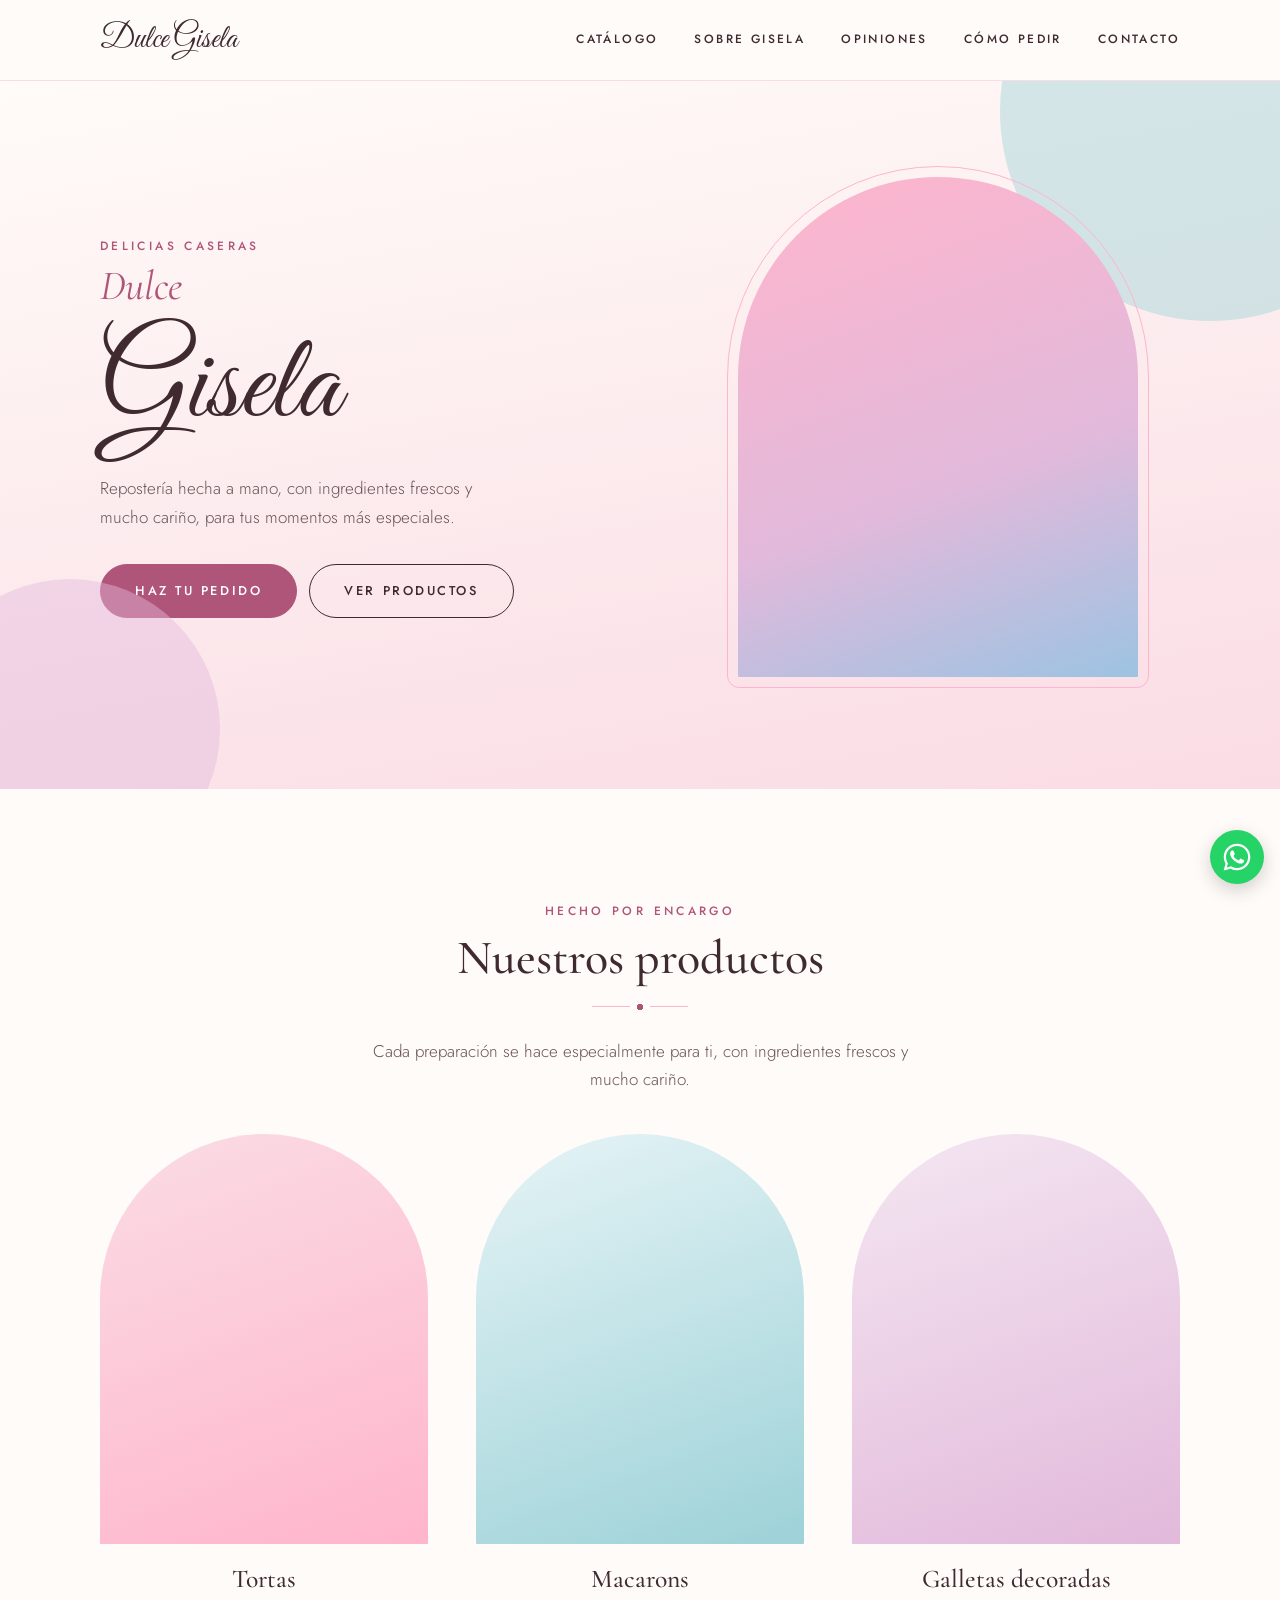
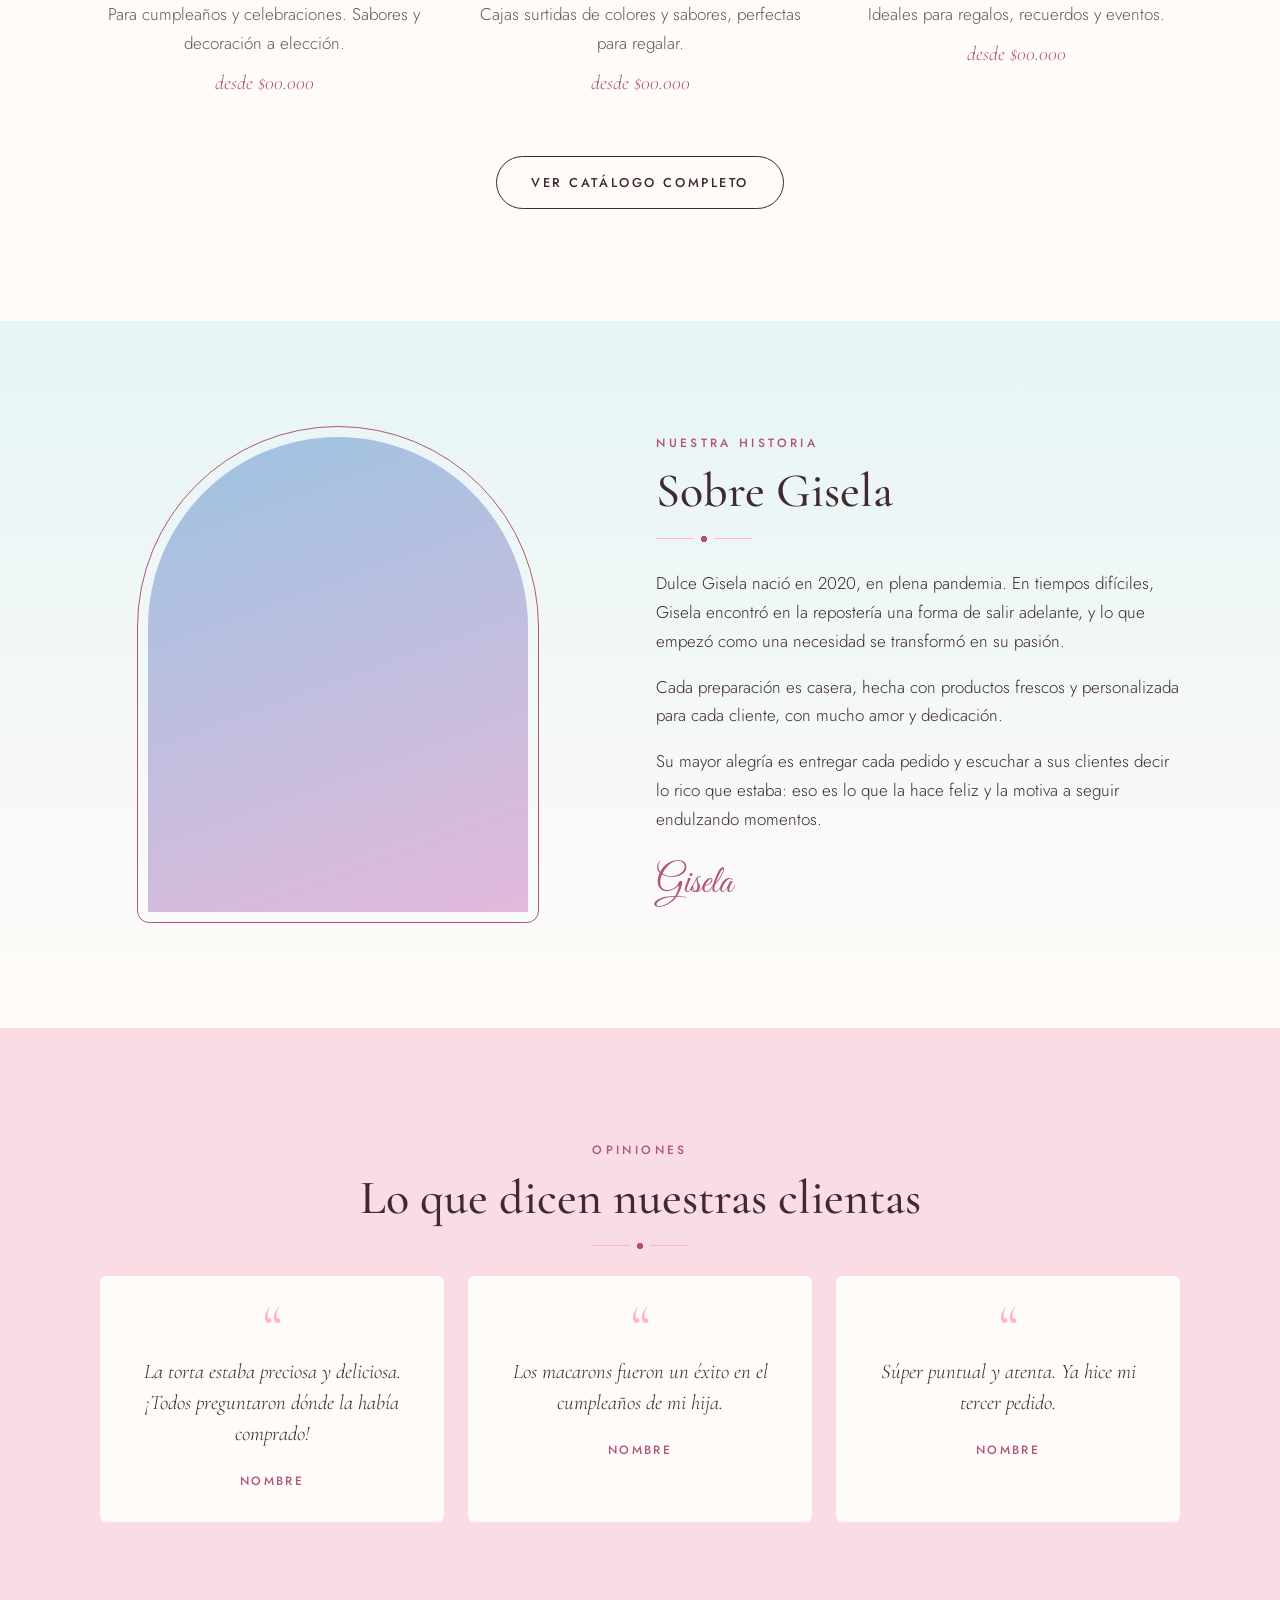
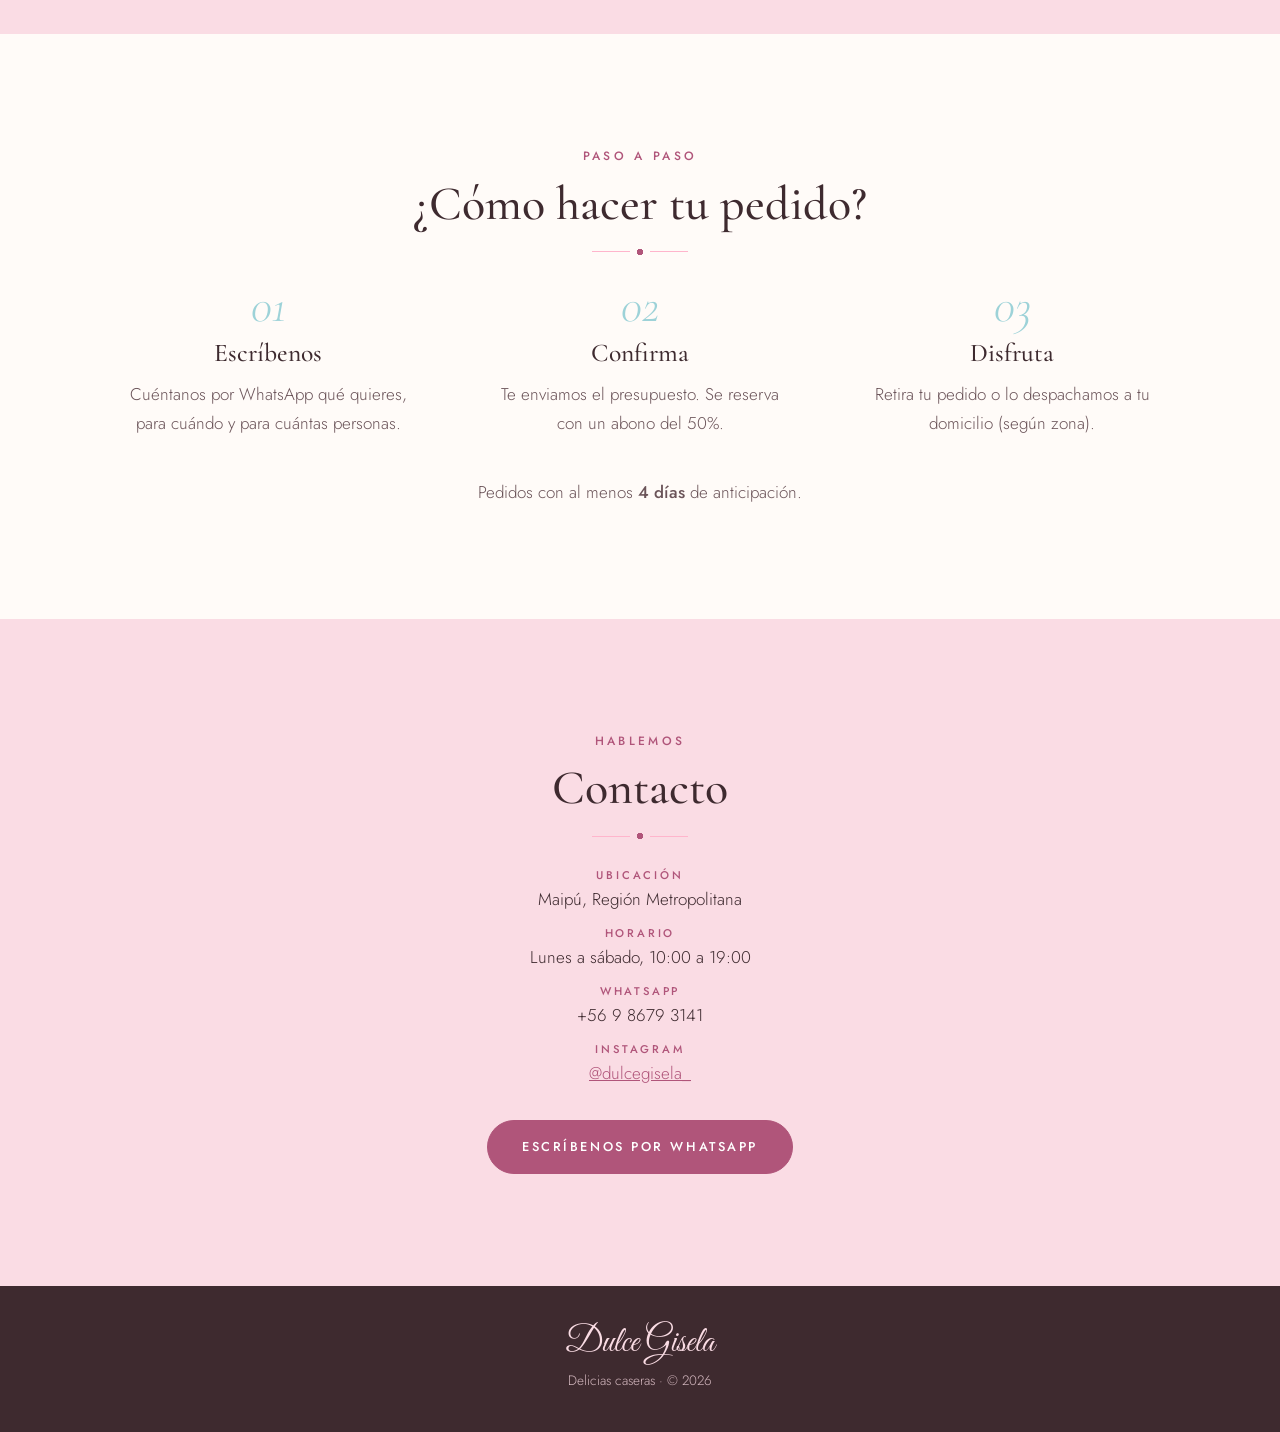
==== index.html @ 5833e8f3 "Agrega información real y página de catálogo - Historia de Gisela, ubicación en Maipú y 4 días de an" ====
<!DOCTYPE html>
<html lang="es">
<head>
  <meta charset="UTF-8">
  <meta name="viewport" content="width=device-width, initial-scale=1.0">

  <!-- SEO: esto es lo que Google muestra en los resultados. -->
  <title>Dulce Gisela | Repostería casera en Maipú</title>
  <meta name="description" content="Repostería casera en Maipú, Región Metropolitana. Tortas, macarons y galletas con productos frescos, personalizados y hechos con amor. Pedidos por WhatsApp.">
  <meta name="keywords" content="repostería Maipú, tortas Maipú, macarons, galletas decoradas, repostería casera Santiago">
  <meta name="theme-color" content="#FADCE4">

  <!-- Vista previa al compartir el link por WhatsApp/Instagram -->
  <meta property="og:title" content="Dulce Gisela | Delicias caseras">
  <meta property="og:description" content="Tortas, galletas y dulces caseros hechos con amor. ¡Haz tu pedido!">
  <meta property="og:type" content="website">
  <!-- <meta property="og:image" content="img/portada.jpg"> -->

  <!-- Tipografías -->
  <link rel="preconnect" href="https://fonts.googleapis.com">
  <link rel="preconnect" href="https://fonts.gstatic.com" crossorigin>
  <link href="https://fonts.googleapis.com/css2?family=Cormorant+Garamond:ital,wght@0,400;0,500;1,400&family=Great+Vibes&family=Jost:wght@300;400;500&display=swap" rel="stylesheet">

  <link rel="stylesheet" href="css/styles.css">
</head>
<body>

  <!-- ========== ENCABEZADO ========== -->
  <header class="encabezado">
    <div class="contenedor">
      <div class="encabezado__barra">
        <a href="#inicio" class="logo">Dulce Gisela</a>
        <button class="menu-boton" id="menu-boton" aria-label="Abrir menú" aria-expanded="false" aria-controls="menu">☰</button>
      </div>
      <nav>
        <ul class="menu" id="menu">
          <li><a href="productos.html">Catálogo</a></li>
          <li><a href="#sobre">Sobre Gisela</a></li>
          <li><a href="#testimonios">Opiniones</a></li>
          <li><a href="#como-pedir">Cómo pedir</a></li>
          <li><a href="#contacto">Contacto</a></li>
        </ul>
      </nav>
    </div>
  </header>

  <main>

    <!-- ========== PORTADA ========== -->
    <section class="portada" id="inicio">
      <div class="contenedor portada__contenido">
        <div class="portada__texto">
          <span class="etiqueta">Delicias caseras</span>
          <h1>
            <span class="portada__marca-1">Dulce</span>
            <span class="portada__marca-2">Gisela</span>
          </h1>
          <p>Repostería hecha a mano, con ingredientes frescos y mucho cariño, para tus momentos más especiales.</p>
          <div class="portada__botones">
            <a class="boton" href="https://wa.me/56986793141?text=Hola%20Gisela%2C%20quiero%20hacer%20un%20pedido" target="_blank" rel="noopener">Haz tu pedido</a>
            <a class="boton boton--borde" href="#productos">Ver productos</a>
          </div>
        </div>
        <!-- Cambia por: <img class="portada__foto" src="img/portada.webp" alt="Torta decorada de Dulce Gisela"> -->
        <div class="portada__foto" role="img" aria-label="Foto destacada (pendiente)"></div>
      </div>
    </section>

    <!-- ========== PRODUCTOS ========== -->
    <section class="seccion" id="productos">
      <div class="contenedor">
        <span class="etiqueta">Hecho por encargo</span>
        <h2>Nuestros productos</h2>
        <p class="seccion__intro">Cada preparación se hace especialmente para ti, con ingredientes frescos y mucho cariño.</p>

        <div class="productos">
          <!-- Para agregar una foto real, cambia el <div class="producto__foto" ...></div>
               por: <img class="producto__foto" src="img/torta.webp" alt="Torta de chocolate decorada"> -->
          <article class="producto">
            <div class="producto__foto" role="img" aria-label="Foto de torta (pendiente)"></div>
            <h3>Tortas</h3>
            <p>Para cumpleaños y celebraciones. Sabores y decoración a elección.</p>
            <p class="producto__precio">desde $00.000</p>
          </article>

          <article class="producto">
            <div class="producto__foto" role="img" aria-label="Foto de macarons (pendiente)"></div>
            <h3>Macarons</h3>
            <p>Cajas surtidas de colores y sabores, perfectas para regalar.</p>
            <p class="producto__precio">desde $00.000</p>
          </article>

          <article class="producto">
            <div class="producto__foto" role="img" aria-label="Foto de galletas (pendiente)"></div>
            <h3>Galletas decoradas</h3>
            <p>Ideales para regalos, recuerdos y eventos.</p>
            <p class="producto__precio">desde $00.000</p>
          </article>
        </div>

        <div class="centrado">
          <a class="boton boton--borde" href="productos.html">Ver catálogo completo</a>
        </div>
      </div>
    </section>

    <!-- ========== SOBRE GISELA ========== -->
    <section class="seccion seccion--turquesa" id="sobre">
      <div class="contenedor sobre">
        <!-- Cambia por: <img class="sobre__foto" src="img/gisela.webp" alt="Gisela en su cocina"> -->
        <div class="sobre__foto" role="img" aria-label="Foto de Gisela (pendiente)"></div>
        <div>
          <span class="etiqueta">Nuestra historia</span>
          <h2>Sobre Gisela</h2>
          <p>Dulce Gisela nació en 2020, en plena pandemia. En tiempos difíciles, Gisela encontró en la repostería una forma de salir adelante, y lo que empezó como una necesidad se transformó en su pasión.</p>
          <p>Cada preparación es casera, hecha con productos frescos y personalizada para cada cliente, con mucho amor y dedicación.</p>
          <p>Su mayor alegría es entregar cada pedido y escuchar a sus clientes decir lo rico que estaba: eso es lo que la hace feliz y la motiva a seguir endulzando momentos.</p>
          <p class="sobre__firma">Gisela</p>
        </div>
      </div>
    </section>

    <!-- ========== TESTIMONIOS ========== -->
    <section class="seccion seccion--rosa" id="testimonios">
      <div class="contenedor">
        <span class="etiqueta">Opiniones</span>
        <h2>Lo que dicen nuestras clientas</h2>
        <div class="testimonios">
          <blockquote class="testimonio">
            <p>La torta estaba preciosa y deliciosa. ¡Todos preguntaron dónde la había comprado!</p>
            <cite>Nombre</cite>
          </blockquote>
          <blockquote class="testimonio">
            <p>Los macarons fueron un éxito en el cumpleaños de mi hija.</p>
            <cite>Nombre</cite>
          </blockquote>
          <blockquote class="testimonio">
            <p>Súper puntual y atenta. Ya hice mi tercer pedido.</p>
            <cite>Nombre</cite>
          </blockquote>
        </div>
      </div>
    </section>

    <!-- ========== CÓMO PEDIR ========== -->
    <section class="seccion" id="como-pedir">
      <div class="contenedor">
        <span class="etiqueta">Paso a paso</span>
        <h2>¿Cómo hacer tu pedido?</h2>
        <ol class="pasos">
          <li class="paso">
            <h3>Escríbenos</h3>
            <p>Cuéntanos por WhatsApp qué quieres, para cuándo y para cuántas personas.</p>
          </li>
          <li class="paso">
            <h3>Confirma</h3>
            <p>Te enviamos el presupuesto. Se reserva con un abono del 50%.</p>
          </li>
          <li class="paso">
            <h3>Disfruta</h3>
            <p>Retira tu pedido o lo despachamos a tu domicilio (según zona).</p>
          </li>
        </ol>
        <p class="nota">Pedidos con al menos <strong>4 días</strong> de anticipación.</p>
      </div>
    </section>

    <!-- ========== CONTACTO ========== -->
    <section class="seccion seccion--rosa contacto" id="contacto">
      <div class="contenedor">
        <span class="etiqueta">Hablemos</span>
        <h2>Contacto</h2>
        <ul class="contacto__datos">
          <li><span>Ubicación</span>Maipú, Región Metropolitana</li>
          <li><span>Horario</span>Lunes a sábado, 10:00 a 19:00</li>
          <li><span>WhatsApp</span>+56 9 8679 3141</li>
          <li><span>Instagram</span><a href="https://instagram.com/dulcegisela_" target="_blank" rel="noopener">@dulcegisela_</a></li>
        </ul>
        <a class="boton" href="https://wa.me/56986793141?text=Hola%20Gisela%2C%20quiero%20hacer%20un%20pedido" target="_blank" rel="noopener">Escríbenos por WhatsApp</a>
      </div>
    </section>

  </main>

  <!-- ========== PIE ========== -->
  <footer class="pie">
    <div class="contenedor">
      <a href="#inicio" class="logo">Dulce Gisela</a>
      <p>Delicias caseras · © <span id="anio"></span></p>
    </div>
  </footer>

  <!-- Botón flotante de WhatsApp (siempre visible) -->
  <a class="whatsapp-flotante" href="https://wa.me/56986793141?text=Hola%20Gisela%2C%20quiero%20hacer%20un%20pedido" target="_blank" rel="noopener" aria-label="Escribir por WhatsApp">
    <svg viewBox="0 0 24 24" aria-hidden="true"><path d="M17.47 14.38c-.3-.15-1.75-.86-2.02-.96-.27-.1-.47-.15-.67.15-.2.3-.77.96-.94 1.16-.17.2-.35.22-.64.07-.3-.15-1.26-.46-2.39-1.47-.88-.79-1.48-1.76-1.65-2.06-.17-.3-.02-.46.13-.6.13-.13.3-.35.45-.52.15-.17.2-.3.3-.5.1-.2.05-.37-.02-.52-.07-.15-.67-1.61-.92-2.2-.24-.58-.49-.5-.67-.51h-.57c-.2 0-.52.07-.79.37-.27.3-1.04 1.02-1.04 2.48s1.07 2.88 1.21 3.08c.15.2 2.1 3.2 5.08 4.49.71.31 1.26.49 1.69.63.71.22 1.36.19 1.87.12.57-.09 1.75-.72 2-1.41.25-.69.25-1.29.17-1.41-.07-.12-.27-.2-.57-.35zM12.04 21.5h-.01a9.45 9.45 0 0 1-4.82-1.32l-.35-.21-3.58.94.96-3.49-.23-.36a9.43 9.43 0 0 1-1.45-5.03c0-5.22 4.25-9.47 9.48-9.47 2.53 0 4.91.99 6.7 2.78a9.42 9.42 0 0 1 2.77 6.7c0 5.23-4.25 9.46-9.47 9.46zm8.06-17.53A11.32 11.32 0 0 0 12.04.63C5.76.63.65 5.74.65 12.02c0 2 .52 3.96 1.52 5.69L.55 23.6l6.04-1.58a11.37 11.37 0 0 0 5.44 1.39h.01c6.28 0 11.39-5.11 11.39-11.39 0-3.04-1.18-5.9-3.33-8.05z"/></svg>
  </a>

  <script src="js/main.js"></script>
</body>
</html>
---- css/styles.css ----
/* =========================================================
   Dulce Gisela — estilos
   Enfoque "mobile-first": los estilos base son para celular,
   y más abajo (@media) se ajustan para pantallas grandes.
   ========================================================= */

/* ---------- 1. Paleta y variables ---------- */
:root {
  /* Colores de la marca (pastel, tomados del logo) */
  --crema: #FFFBF8;          /* fondo general */
  --rosa-50: #FADCE4;        /* rosado muy suave */
  --rosa-200: #FFB5CC;       /* rosado */
  --malva: #E2B9DB;          /* malva / lila */
  --celeste: #9DC3E2;        /* celeste */
  --turquesa: #9DD2D8;       /* turquesa (macaron) */

  /* Tonos oscuros para texto y botones (para que se lea bien) */
  --rosa-profundo: #B0557A;  /* botones, detalles */
  --rosa-oscuro: #8E3F60;    /* botones al pasar el mouse */
  --chocolate: #3E2A2F;      /* texto principal (como "Gisela" del logo) */
  --chocolate-suave: #6B5459;

  /* Tipografías */
  --fuente-logo: "Great Vibes", cursive;
  --fuente-titulos: "Cormorant Garamond", Georgia, serif;
  --fuente-texto: "Jost", system-ui, sans-serif;

  /* Medidas */
  --radio: 6px;
  --arco: 999px 999px 6px 6px; /* forma de arco para fotos */
  --ancho-max: 1120px;
}

/* ---------- 2. Base ---------- */
*,
*::before,
*::after {
  box-sizing: border-box;
}

html {
  scroll-behavior: smooth;
  scroll-padding-top: 72px; /* para que el menú fijo no tape los títulos */
}

body {
  margin: 0;
  font-family: var(--fuente-texto);
  font-weight: 300;
  font-size: 1.0625rem;
  line-height: 1.7;
  color: var(--chocolate);
  background: var(--crema);
}

img {
  max-width: 100%;
  display: block;
}

h1, h2, h3 {
  font-family: var(--fuente-titulos);
  font-weight: 500;
  line-height: 1.15;
  margin: 0 0 0.5em;
}

h2 {
  font-size: 2.4rem;
  text-align: center;
}

/* Adorno bajo los títulos: línea — ♥ — línea */
h2::after {
  content: "";
  display: block;
  width: 96px;
  height: 12px;
  margin: 14px auto 0;
  background:
    linear-gradient(var(--rosa-200), var(--rosa-200)) left center / 38px 1px no-repeat,
    linear-gradient(var(--rosa-200), var(--rosa-200)) right center / 38px 1px no-repeat,
    radial-gradient(circle, var(--rosa-profundo) 3px, transparent 3.5px) center / 12px 12px no-repeat;
}

h3 {
  font-size: 1.6rem;
}

a {
  color: var(--rosa-profundo);
}

strong {
  font-weight: 500;
}

/* Texto pequeño en mayúsculas sobre los títulos */
.etiqueta {
  display: block;
  font-size: 0.75rem;
  font-weight: 500;
  letter-spacing: 0.28em;
  text-transform: uppercase;
  color: var(--rosa-profundo);
  text-align: center;
  margin-bottom: 10px;
}

.contenedor {
  width: 100%;
  max-width: var(--ancho-max);
  margin: 0 auto;
  padding: 0 20px;
}

.seccion {
  padding: 72px 0;
}

.seccion--rosa {
  background: var(--rosa-50);
}

.seccion--turquesa {
  background: linear-gradient(180deg, #E6F4F6 0%, var(--crema) 100%);
}

.seccion__intro {
  text-align: center;
  color: var(--chocolate-suave);
  max-width: 560px;
  margin: 0 auto 40px;
}

/* ---------- 3. Botones ---------- */
.boton {
  display: inline-block;
  padding: 15px 34px;
  border-radius: 999px;
  border: 1px solid var(--rosa-profundo);
  background: var(--rosa-profundo);
  color: #fff;
  font-family: var(--fuente-texto);
  font-size: 0.8rem;
  font-weight: 500;
  letter-spacing: 0.2em;
  text-transform: uppercase;
  text-decoration: none;
  transition: background 0.25s, color 0.25s, border-color 0.25s;
}

.boton:hover,
.boton:focus-visible {
  background: var(--rosa-oscuro);
  border-color: var(--rosa-oscuro);
}

.boton--borde {
  background: transparent;
  color: var(--chocolate);
  border-color: var(--chocolate);
}

.boton--borde:hover,
.boton--borde:focus-visible {
  background: var(--chocolate);
  border-color: var(--chocolate);
  color: #fff;
}

/* ---------- 4. Encabezado y menú ---------- */
.encabezado {
  position: sticky;
  top: 0;
  z-index: 10;
  background: rgba(255, 251, 248, 0.94);
  backdrop-filter: blur(8px);
  border-bottom: 1px solid var(--rosa-50);
}

.encabezado__barra {
  display: flex;
  align-items: center;
  justify-content: space-between;
  height: 64px;
}

.logo {
  font-family: var(--fuente-logo);
  font-size: 2rem;
  color: var(--chocolate);
  text-decoration: none;
  line-height: 1;
}

.menu-boton {
  background: none;
  border: none;
  font-size: 1.6rem;
  color: var(--chocolate);
  cursor: pointer;
  padding: 8px;
}

.menu {
  display: none;
  list-style: none;
  margin: 0;
  padding: 4px 0 16px;
}

.menu.abierto {
  display: block;
}

.menu a[aria-current="page"] {
  color: var(--rosa-profundo);
}

.menu a {
  display: block;
  padding: 14px 0;
  color: var(--chocolate);
  text-decoration: none;
  font-size: 0.8rem;
  font-weight: 500;
  letter-spacing: 0.2em;
  text-transform: uppercase;
  border-bottom: 1px solid var(--rosa-50);
}

/* ---------- 5. Portada (hero) ---------- */
.portada {
  position: relative;
  overflow: hidden;
  padding: 56px 0 72px;
  text-align: center;
  background: linear-gradient(170deg, var(--crema) 0%, var(--rosa-50) 100%);
}

/* Círculos decorativos tipo macaron */
.portada::before,
.portada::after {
  content: "";
  position: absolute;
  border-radius: 50%;
  opacity: 0.45;
  pointer-events: none;
}

.portada::before {
  width: 260px;
  height: 260px;
  background: var(--turquesa);
  top: -120px;
  right: -100px;
}

.portada::after {
  width: 200px;
  height: 200px;
  background: var(--malva);
  bottom: -90px;
  left: -80px;
}

.portada__contenido {
  position: relative; /* para quedar sobre los círculos */
  display: grid;
  gap: 40px;
  align-items: center;
}

.portada h1 {
  font-size: 1rem;
  margin: 0 0 4px;
}

.portada h1 .portada__marca-1 {
  display: block;
  font-family: var(--fuente-titulos);
  font-style: italic;
  font-weight: 400;
  font-size: 2rem;
  line-height: 1;
  color: var(--rosa-profundo);
  margin-bottom: 0.15em;
}

.portada h1 .portada__marca-2 {
  display: block;
  font-family: var(--fuente-logo);
  font-weight: 400;
  font-size: 5rem;
  line-height: 1.15;
  color: var(--chocolate);
}

.portada__texto p {
  max-width: 420px;
  margin: 16px auto 32px;
  color: var(--chocolate-suave);
}

.portada__botones {
  display: flex;
  flex-direction: column;
  gap: 12px;
  align-items: center;
}

/* Foto en forma de arco (por ahora un degradado) */
.portada__foto {
  width: 78%;
  max-width: 340px;
  aspect-ratio: 4 / 5;
  margin: 0 auto;
  border-radius: var(--arco);
  object-fit: cover;
  background: linear-gradient(160deg, var(--rosa-200), var(--malva) 60%, var(--celeste));
  outline: 1px solid var(--rosa-200);
  outline-offset: 10px;
}

/* ---------- 6. Productos ---------- */
.productos {
  display: grid;
  grid-template-columns: 1fr;
  gap: 40px;
}

.producto {
  text-align: center;
}

.producto__foto {
  aspect-ratio: 4 / 5;
  object-fit: cover;
  width: 100%;
  border-radius: var(--arco);
  margin-bottom: 20px;
  /* Mientras no haya foto, se ve este fondo */
  background: linear-gradient(160deg, var(--rosa-50), var(--rosa-200));
}

.producto:nth-child(3n + 2) .producto__foto {
  background: linear-gradient(160deg, #E6F4F6, var(--turquesa));
}

.producto:nth-child(3n + 3) .producto__foto {
  background: linear-gradient(160deg, #F4E6F1, var(--malva));
}

.producto h3 {
  margin-bottom: 6px;
}

.producto p {
  margin: 0 0 8px;
  color: var(--chocolate-suave);
}

.producto__precio {
  font-family: var(--fuente-titulos);
  font-style: italic;
  font-size: 1.25rem;
  color: var(--rosa-profundo) !important;
}

.centrado {
  text-align: center;
  margin-top: 48px;
}

/* ---------- 6b. Página de catálogo ---------- */
.pagina-titulo {
  padding: 56px 0 8px;
  text-align: center;
  background: linear-gradient(180deg, var(--rosa-50) 0%, var(--crema) 100%);
}

.pagina-titulo h1 {
  font-size: 3rem;
}

.pagina-titulo .seccion__intro {
  margin-bottom: 0;
}

.seccion--catalogo {
  padding-top: 40px;
}

.filtros {
  display: flex;
  flex-wrap: wrap;
  justify-content: center;
  gap: 10px;
  margin-bottom: 48px;
}

.filtro {
  font-family: var(--fuente-texto);
  font-size: 0.75rem;
  font-weight: 500;
  letter-spacing: 0.18em;
  text-transform: uppercase;
  padding: 10px 20px;
  border-radius: 999px;
  border: 1px solid var(--rosa-200);
  background: transparent;
  color: var(--chocolate);
  cursor: pointer;
  transition: background 0.25s, color 0.25s, border-color 0.25s;
}

.filtro:hover {
  background: var(--rosa-50);
}

.filtro.activo {
  background: var(--rosa-profundo);
  border-color: var(--rosa-profundo);
  color: #fff;
}

.producto[hidden] {
  display: none;
}

.producto__pedir {
  display: inline-block;
  margin-top: 4px;
  font-size: 0.75rem;
  font-weight: 500;
  letter-spacing: 0.18em;
  text-transform: uppercase;
  color: var(--rosa-profundo);
  text-decoration: none;
  border-bottom: 1px solid var(--rosa-200);
  padding-bottom: 2px;
  transition: border-color 0.25s;
}

.producto__pedir:hover {
  border-bottom-color: var(--rosa-profundo);
}

/* ---------- 7. Sobre Gisela ---------- */
.sobre {
  display: grid;
  gap: 48px;
  align-items: center;
}

.sobre__foto {
  border-radius: var(--arco);
  aspect-ratio: 4 / 5;
  object-fit: cover;
  width: 80%;
  max-width: 380px;
  margin: 0 auto;
  background: linear-gradient(160deg, var(--celeste), var(--malva));
  outline: 1px solid var(--rosa-profundo);
  outline-offset: 10px;
}

.sobre__firma {
  font-family: var(--fuente-logo);
  font-size: 2.4rem;
  color: var(--rosa-profundo);
  margin: 8px 0 0;
}

/* ---------- 8. Testimonios ---------- */
.testimonios {
  display: grid;
  gap: 24px;
}

.testimonio {
  background: var(--crema);
  border-radius: var(--radio);
  padding: 36px 28px 28px;
  margin: 0;
  text-align: center;
}

.testimonio::before {
  content: "“";
  display: block;
  font-family: var(--fuente-titulos);
  font-size: 4rem;
  line-height: 0.5;
  color: var(--rosa-200);
  margin-bottom: 12px;
}

.testimonio p {
  margin: 0 0 16px;
  font-family: var(--fuente-titulos);
  font-style: italic;
  font-size: 1.3rem;
  line-height: 1.5;
}

.testimonio cite {
  font-style: normal;
  font-size: 0.75rem;
  font-weight: 500;
  letter-spacing: 0.2em;
  text-transform: uppercase;
  color: var(--rosa-profundo);
}

/* ---------- 9. Cómo pedir ---------- */
.pasos {
  list-style: none;
  padding: 0;
  margin: 0;
  display: grid;
  gap: 36px;
  counter-reset: paso;
}

.paso {
  text-align: center;
  counter-increment: paso;
}

.paso::before {
  content: "0" counter(paso);
  display: block;
  font-family: var(--fuente-titulos);
  font-style: italic;
  font-size: 3rem;
  line-height: 1;
  color: var(--turquesa);
  margin-bottom: 8px;
}

.paso p {
  margin: 0 auto;
  max-width: 300px;
  color: var(--chocolate-suave);
}

.nota {
  text-align: center;
  margin: 40px auto 0;
  color: var(--chocolate-suave);
}

/* ---------- 10. Contacto ---------- */
.contacto {
  text-align: center;
}

.contacto__datos {
  list-style: none;
  padding: 0;
  margin: 0 0 32px;
}

.contacto__datos li {
  margin-bottom: 10px;
}

.contacto__datos span {
  display: block;
  font-size: 0.7rem;
  font-weight: 500;
  letter-spacing: 0.25em;
  text-transform: uppercase;
  color: var(--rosa-profundo);
}

/* ---------- 11. Pie de página ---------- */
.pie {
  background: var(--chocolate);
  color: var(--rosa-50);
  text-align: center;
  padding: 40px 0;
  font-size: 0.85rem;
}

.pie .logo {
  color: var(--rosa-50);
  font-size: 2.2rem;
}

.pie p {
  margin: 8px 0 0;
  opacity: 0.8;
}

/* ---------- 12. Botón flotante de WhatsApp ---------- */
.whatsapp-flotante {
  position: fixed;
  right: 16px;
  bottom: 16px;
  width: 54px;
  height: 54px;
  border-radius: 50%;
  background: #25D366;
  display: grid;
  place-items: center;
  box-shadow: 0 6px 18px rgba(0, 0, 0, 0.18);
  z-index: 20;
}

.whatsapp-flotante svg {
  width: 28px;
  height: 28px;
  fill: #fff;
}

/* =========================================================
   Tablet (desde 640px)
   ========================================================= */
@media (min-width: 640px) {
  .portada__botones {
    flex-direction: row;
    justify-content: center;
  }

  .productos {
    grid-template-columns: repeat(2, 1fr);
  }

  .pasos {
    grid-template-columns: repeat(3, 1fr);
  }
}

/* =========================================================
   Computador (desde 960px)
   ========================================================= */
@media (min-width: 960px) {
  h2 {
    font-size: 3rem;
  }

  .seccion {
    padding: 112px 0;
  }

  /* El menú se muestra siempre en línea y se oculta el botón ☰ */
  .menu-boton {
    display: none;
  }

  .encabezado .contenedor {
    display: flex;
    align-items: center;
    justify-content: space-between;
  }

  .encabezado__barra {
    height: 80px;
  }

  .menu {
    display: flex;
    gap: 36px;
    padding: 0;
  }

  .menu a {
    border: none;
    padding: 4px 0;
    font-size: 0.75rem;
    border-bottom: 1px solid transparent;
    transition: border-color 0.25s;
  }

  .menu a:hover {
    border-bottom-color: var(--rosa-profundo);
  }

  /* Portada en dos columnas: texto a la izquierda, foto a la derecha */
  .portada {
    padding: 96px 0 112px;
    text-align: left;
  }

  .portada::before {
    width: 420px;
    height: 420px;
    top: -180px;
    right: -140px;
  }

  .portada::after {
    width: 300px;
    height: 300px;
  }

  .portada__contenido {
    grid-template-columns: 1.1fr 1fr;
    gap: 64px;
  }

  .portada h1 .portada__marca-1 {
    font-size: 2.6rem;
    margin-bottom: 0.3em;
  }

  .portada h1 .portada__marca-2 {
    font-size: 7.5rem;
  }

  .portada .etiqueta {
    text-align: left;
  }

  .portada__texto p {
    margin-left: 0;
  }

  .portada__botones {
    justify-content: flex-start;
  }

  .portada__foto {
    width: 100%;
    max-width: 400px;
  }

  .productos {
    grid-template-columns: repeat(3, 1fr);
    gap: 48px;
  }

  .pagina-titulo {
    padding-top: 88px;
  }

  .pagina-titulo h1 {
    font-size: 4rem;
  }

  .sobre {
    grid-template-columns: 1fr 1.1fr;
    gap: 80px;
  }

  .sobre .etiqueta,
  .sobre h2 {
    text-align: left;
  }

  .sobre h2::after {
    margin-left: 0;
  }

  .testimonios {
    grid-template-columns: repeat(3, 1fr);
  }
}
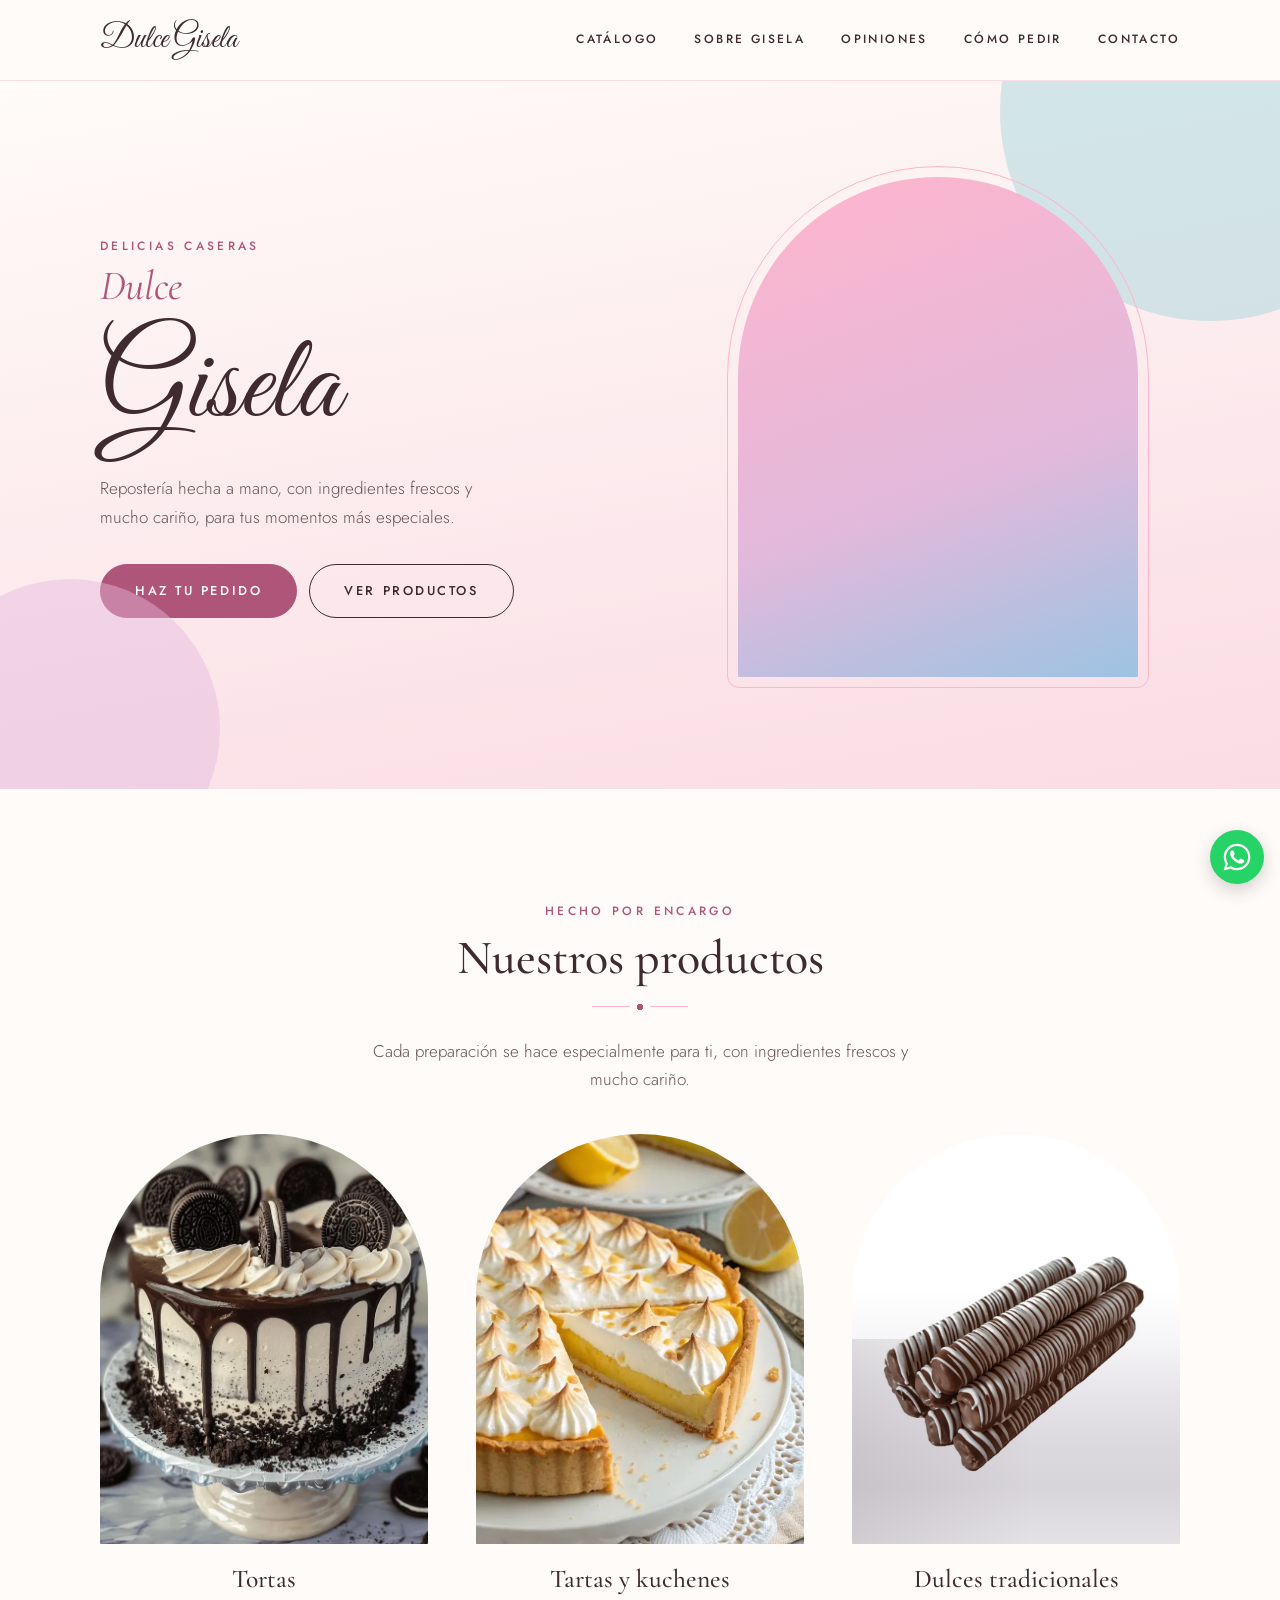
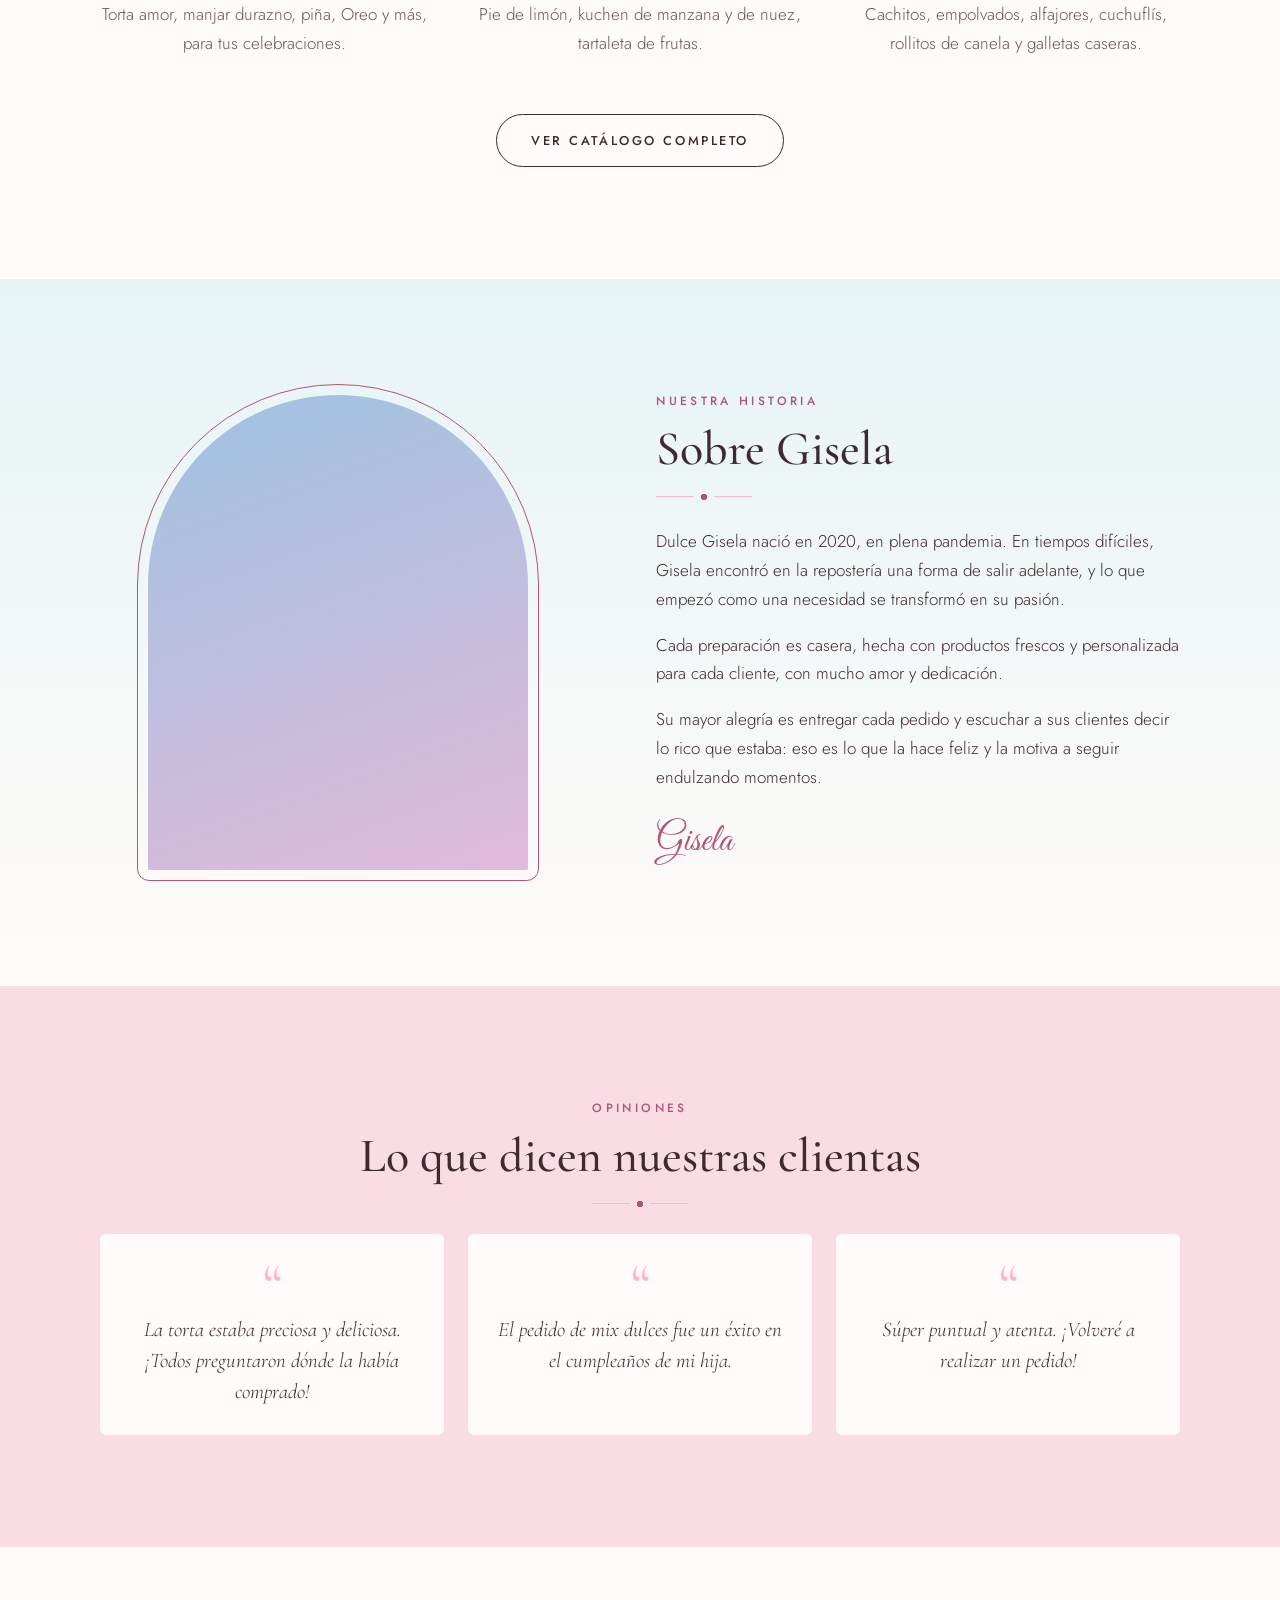
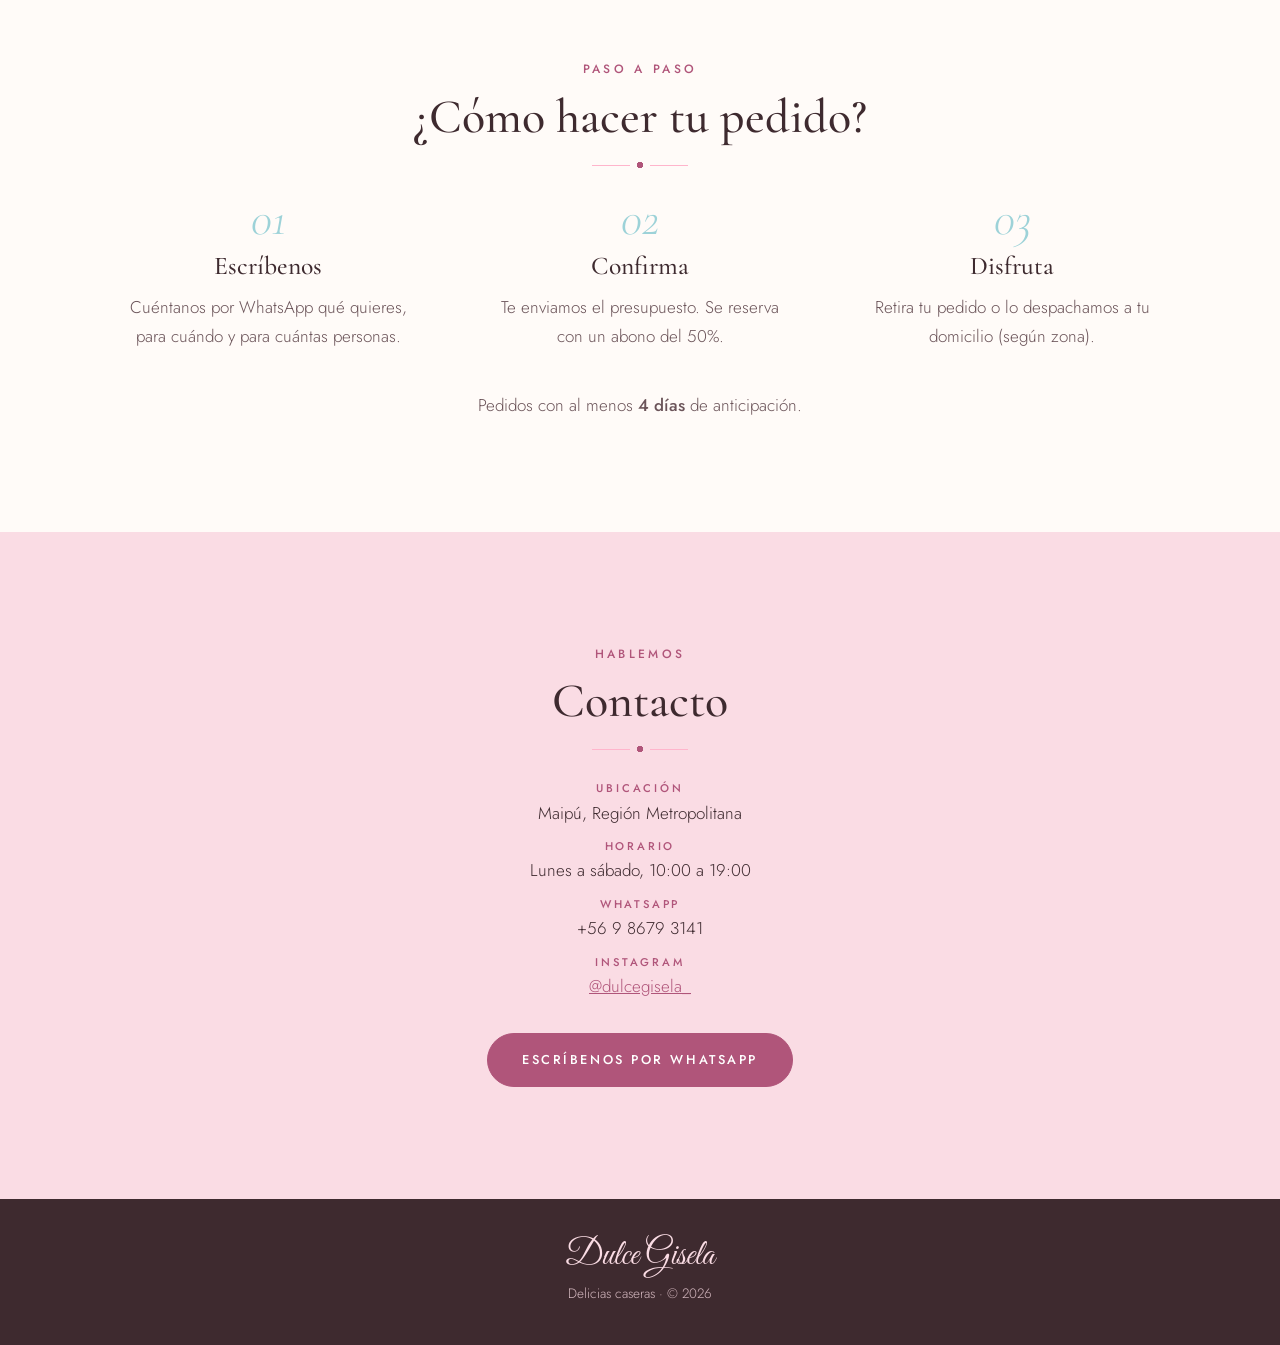
==== commit a96a22d7: "Agrega catálogo real, fotos y nuevo estilo de imágenes - 18 productos reales en 4 categorías (tortas" ====
--- a/index.html
+++ b/index.html
@@ -6,8 +6,8 @@
 
   <!-- SEO: esto es lo que Google muestra en los resultados. -->
   <title>Dulce Gisela | Repostería casera en Maipú</title>
-  <meta name="description" content="Repostería casera en Maipú, Región Metropolitana. Tortas, macarons y galletas con productos frescos, personalizados y hechos con amor. Pedidos por WhatsApp.">
-  <meta name="keywords" content="repostería Maipú, tortas Maipú, macarons, galletas decoradas, repostería casera Santiago">
+  <meta name="description" content="Repostería casera en Maipú, Región Metropolitana. Tortas, kuchenes, galletas, cachitos, empolvados y alfajores, con productos frescos, personalizados y hechos con amor. Pedidos por WhatsApp.">
+  <meta name="keywords" content="repostería Maipú, tortas Maipú, kuchen Maipú, cachitos, empolvados, alfajores, repostería casera Santiago">
   <meta name="theme-color" content="#FADCE4">
 
   <!-- Vista previa al compartir el link por WhatsApp/Instagram -->
@@ -75,26 +75,23 @@
 
         <div class="productos">
           <!-- Para agregar una foto real, cambia el <div class="producto__foto" ...></div>
-               por: <img class="producto__foto" src="img/torta.webp" alt="Torta de chocolate decorada"> -->
+               por: <div class="producto__marco"><img class="producto__foto producto__foto--contener" src="img/foto.webp" alt="descripción" loading="lazy"></div> -->
           <article class="producto">
-            <div class="producto__foto" role="img" aria-label="Foto de torta (pendiente)"></div>
+            <div class="producto__marco"><img class="producto__foto" src="img/torta-oreo.webp" alt="Torta de Oreo" loading="lazy"></div>
             <h3>Tortas</h3>
-            <p>Para cumpleaños y celebraciones. Sabores y decoración a elección.</p>
-            <p class="producto__precio">desde $00.000</p>
+            <p>Torta amor, manjar durazno, piña, Oreo y más, para tus celebraciones.</p>
           </article>
 
           <article class="producto">
-            <div class="producto__foto" role="img" aria-label="Foto de macarons (pendiente)"></div>
-            <h3>Macarons</h3>
-            <p>Cajas surtidas de colores y sabores, perfectas para regalar.</p>
-            <p class="producto__precio">desde $00.000</p>
+            <div class="producto__marco"><img class="producto__foto" style="object-position: center 62%;" src="img/pie-de-limon.webp" alt="Pie de limón con merengue" loading="lazy"></div>
+            <h3>Tartas y kuchenes</h3>
+            <p>Pie de limón, kuchen de manzana y de nuez, tartaleta de frutas.</p>
           </article>
 
           <article class="producto">
-            <div class="producto__foto" role="img" aria-label="Foto de galletas (pendiente)"></div>
-            <h3>Galletas decoradas</h3>
-            <p>Ideales para regalos, recuerdos y eventos.</p>
-            <p class="producto__precio">desde $00.000</p>
+            <div class="producto__marco"><img class="producto__foto producto__foto--contener" src="img/cuchuflis.webp" alt="Cuchuflís bañados en chocolate" loading="lazy"></div>
+            <h3>Dulces tradicionales</h3>
+            <p>Cachitos, empolvados, alfajores, cuchuflís, rollitos de canela y galletas caseras.</p>
           </article>
         </div>
 
@@ -128,15 +125,12 @@
         <div class="testimonios">
           <blockquote class="testimonio">
             <p>La torta estaba preciosa y deliciosa. ¡Todos preguntaron dónde la había comprado!</p>
-            <cite>Nombre</cite>
           </blockquote>
           <blockquote class="testimonio">
-            <p>Los macarons fueron un éxito en el cumpleaños de mi hija.</p>
-            <cite>Nombre</cite>
+            <p>El pedido de mix dulces fue un éxito en el cumpleaños de mi hija.</p>
           </blockquote>
           <blockquote class="testimonio">
-            <p>Súper puntual y atenta. Ya hice mi tercer pedido.</p>
-            <cite>Nombre</cite>
+            <p>Súper puntual y atenta. ¡Volveré a realizar un pedido!</p>
           </blockquote>
         </div>
       </div>
--- a/css/styles.css
+++ b/css/styles.css
@@ -344,12 +344,51 @@
   background: linear-gradient(160deg, var(--rosa-50), var(--rosa-200));
 }
 
-.producto:nth-child(3n + 2) .producto__foto {
+/* Colores alternados mientras no haya foto */
+.producto:nth-child(3n + 2) div.producto__foto {
   background: linear-gradient(160deg, #E6F4F6, var(--turquesa));
 }
 
-.producto:nth-child(3n + 3) .producto__foto {
+.producto:nth-child(3n + 3) div.producto__foto {
   background: linear-gradient(160deg, #F4E6F1, var(--malva));
+}
+
+/* Marco de las fotos: fondo tipo estudio fotográfico, copiado de la foto
+   de las galletas craqueladas: blanco arriba y una "mesa" gris desde la mitad.
+   Las partes blancas de cada foto se funden con este fondo (mix-blend-mode). */
+.producto__marco {
+  border-radius: var(--arco);
+  overflow: hidden;
+  margin-bottom: 20px;
+  isolation: isolate;
+  background:
+    /* sombra suave hacia la izquierda, como en la foto original */
+    linear-gradient(90deg, rgba(120, 112, 118, 0.18) 0%, rgba(120, 112, 118, 0) 55%) bottom / 100% 50% no-repeat,
+    /* pared blanca arriba y mesa gris abajo */
+    linear-gradient(180deg,
+      #FFFFFF 0%,
+      #FFFFFF 38%,
+      #F6F5F7 50%,
+      #E8E6EA 62%,
+      #DCD9DE 76%,
+      #D8D5DA 86%,
+      #E4E2E5 100%);
+}
+
+.producto__marco .producto__foto {
+  display: block;
+  margin: 0;
+  border-radius: 0;
+  background: none;
+}
+
+/* Fotos con fondo blanco o transparente: el producto se muestra completo,
+   grande y "apoyado" sobre la mesa; su fondo blanco se mezcla con el del marco */
+.producto__foto--contener {
+  object-fit: contain;
+  object-position: center 85%;
+  padding: 8% 4% 8%;
+  mix-blend-mode: multiply;
 }
 
 .producto h3 {
@@ -505,6 +544,10 @@
   line-height: 1.5;
 }
 
+.testimonio p:last-child {
+  margin-bottom: 0;
+}
+
 .testimonio cite {
   font-style: normal;
   font-size: 0.75rem;
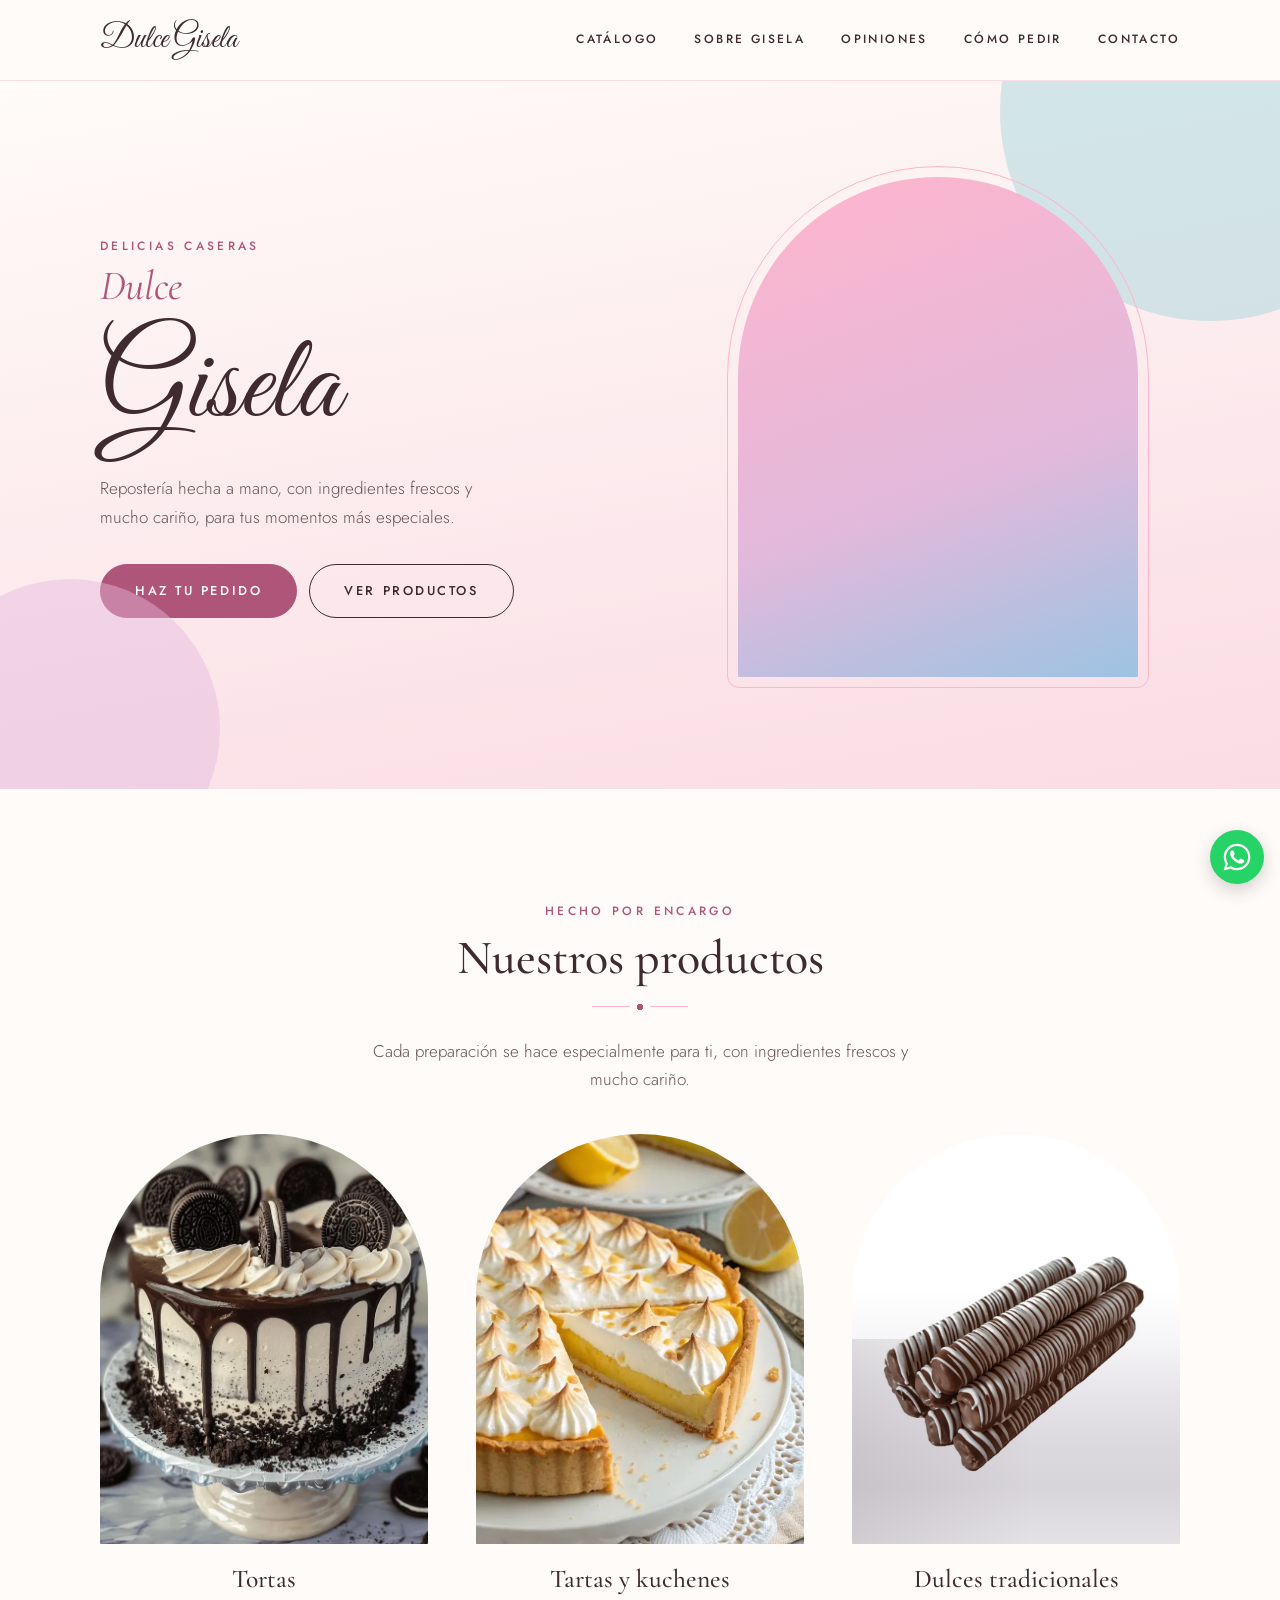
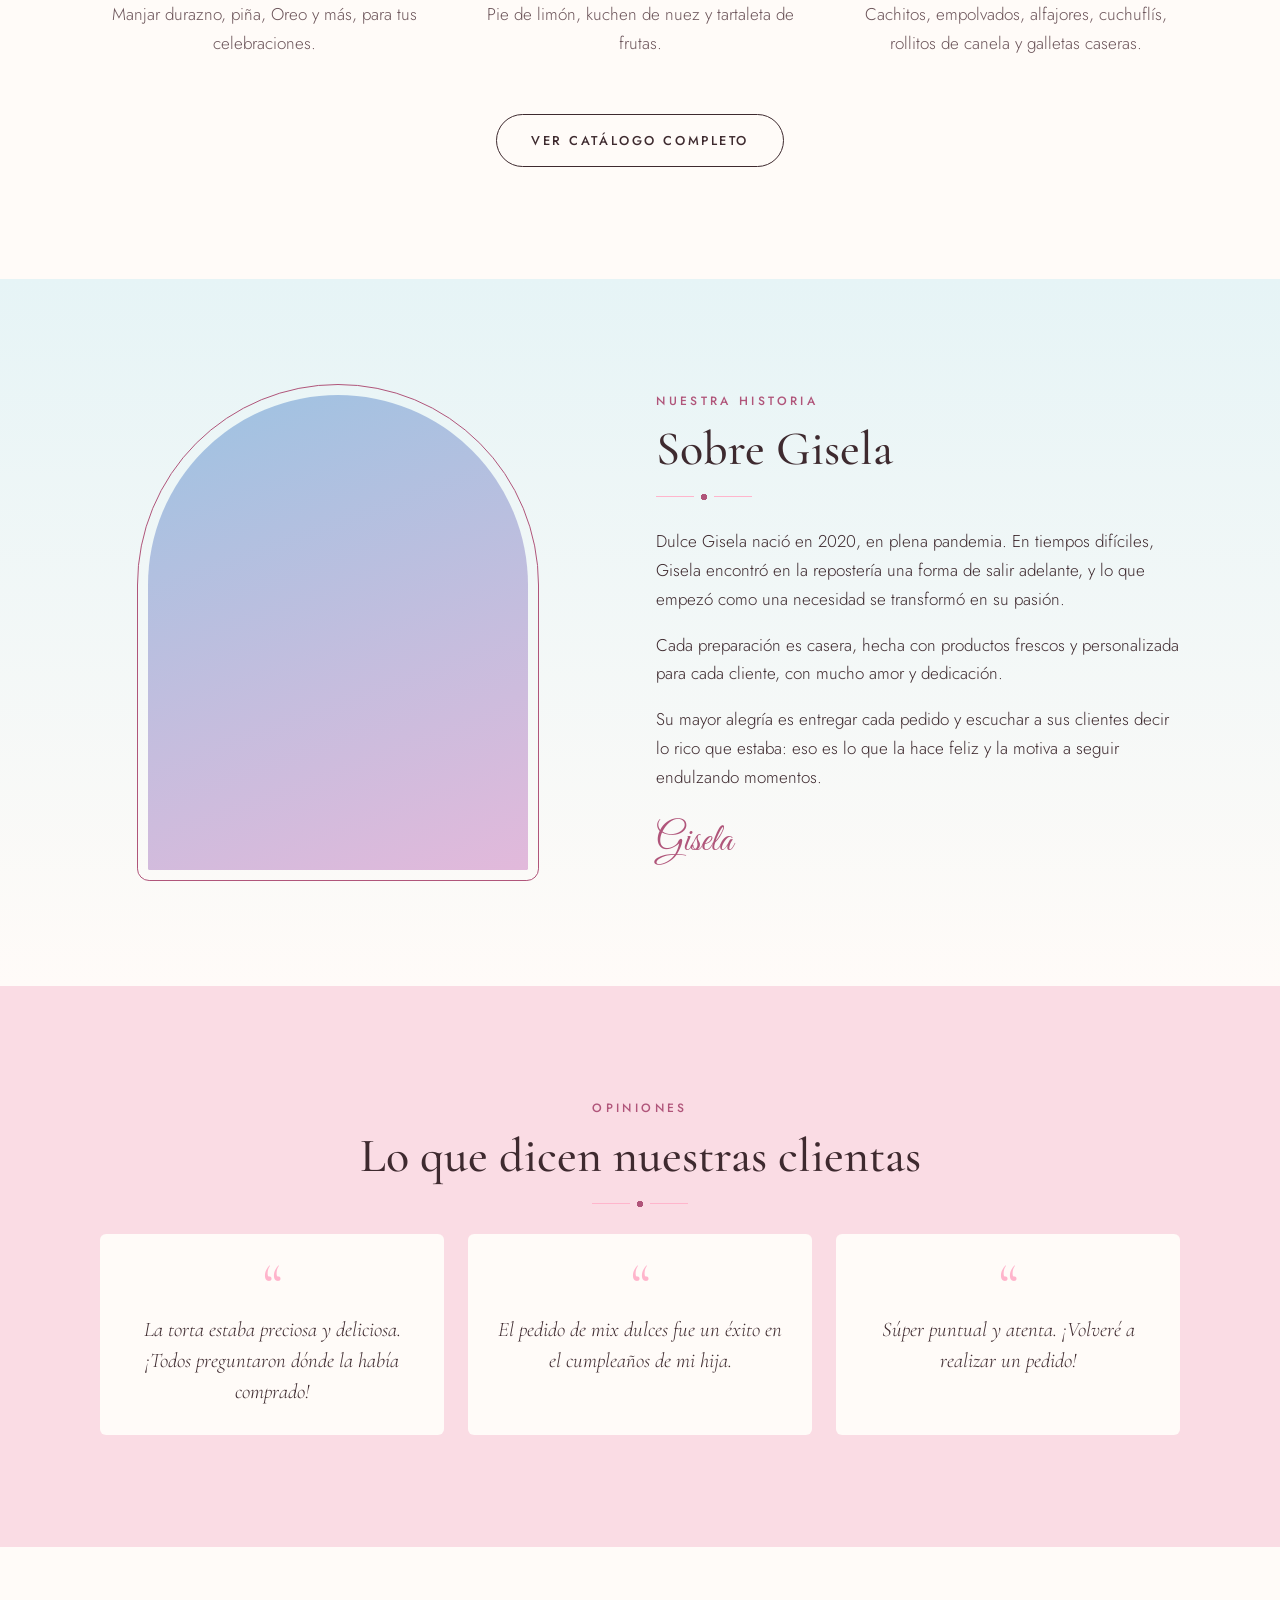
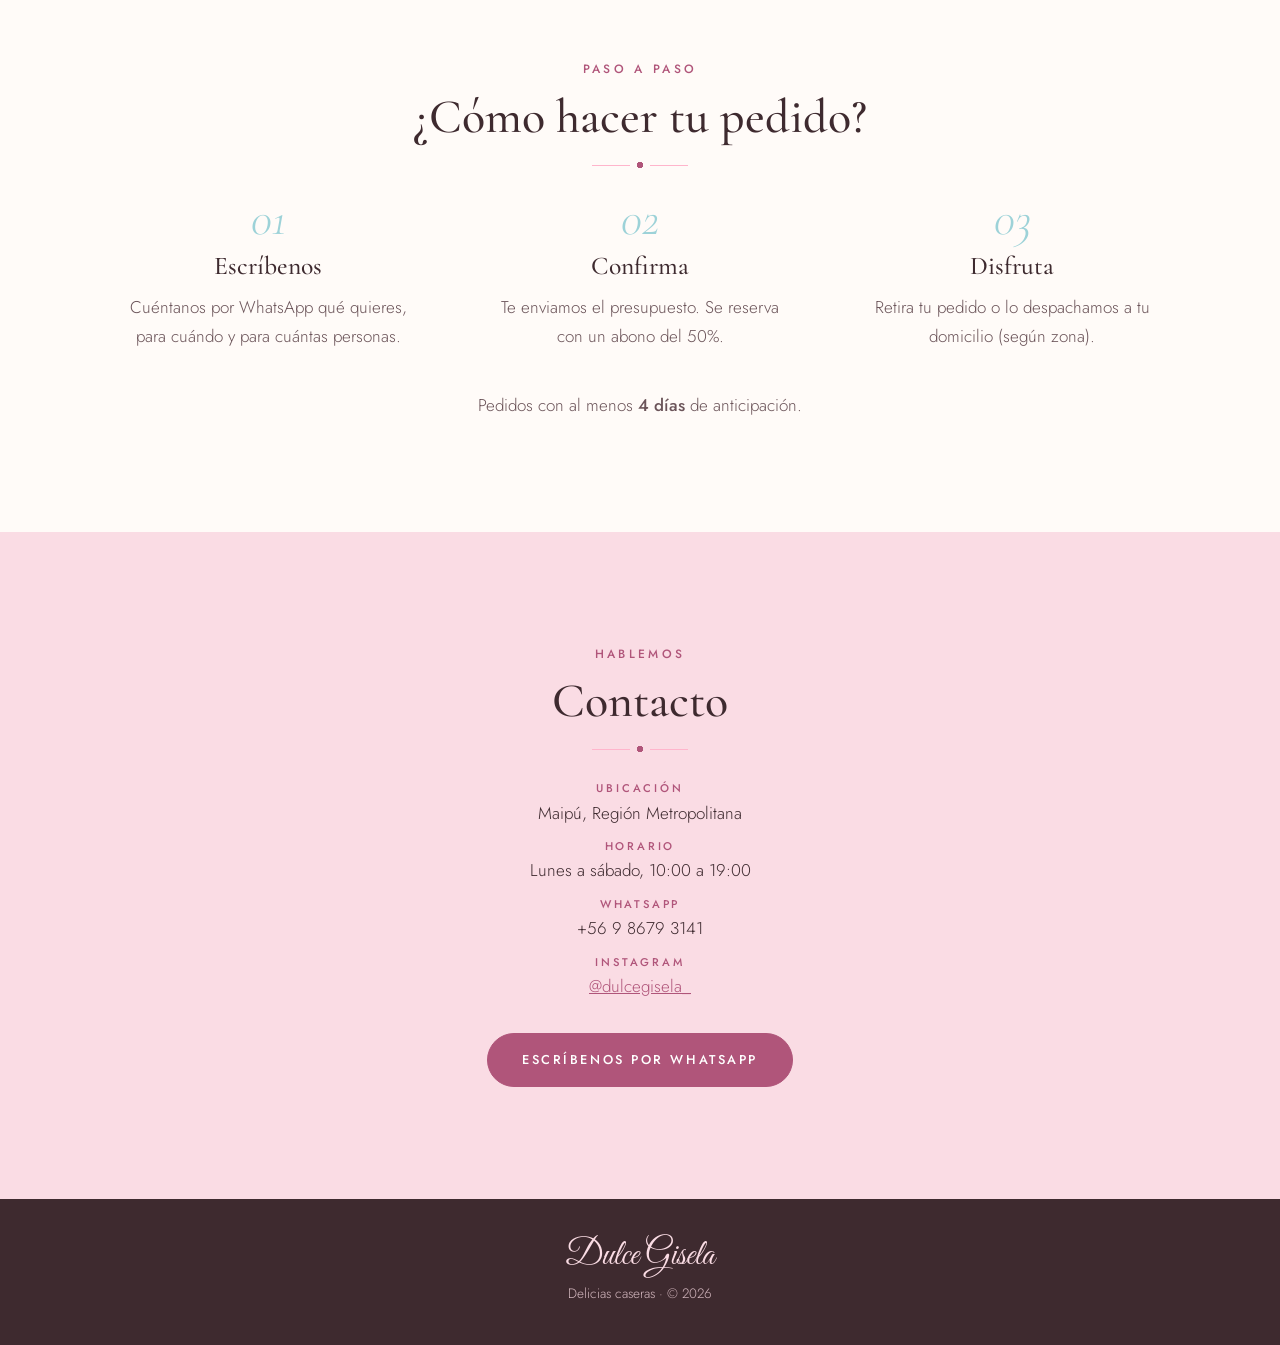
==== commit 1052955c: "Ajusta catálogo, precios y prepara publicación - Quita torta amor, kuchen de manzana y galletas baña" ====
--- a/index.html
+++ b/index.html
@@ -29,7 +29,7 @@
   <header class="encabezado">
     <div class="contenedor">
       <div class="encabezado__barra">
-        <a href="#inicio" class="logo">Dulce Gisela</a>
+        <span class="logo">Dulce Gisela</span>
         <button class="menu-boton" id="menu-boton" aria-label="Abrir menú" aria-expanded="false" aria-controls="menu">☰</button>
       </div>
       <nav>
@@ -79,13 +79,13 @@
           <article class="producto">
             <div class="producto__marco"><img class="producto__foto" src="img/torta-oreo.webp" alt="Torta de Oreo" loading="lazy"></div>
             <h3>Tortas</h3>
-            <p>Torta amor, manjar durazno, piña, Oreo y más, para tus celebraciones.</p>
+            <p>Manjar durazno, piña, Oreo y más, para tus celebraciones.</p>
           </article>
 
           <article class="producto">
             <div class="producto__marco"><img class="producto__foto" style="object-position: center 62%;" src="img/pie-de-limon.webp" alt="Pie de limón con merengue" loading="lazy"></div>
             <h3>Tartas y kuchenes</h3>
-            <p>Pie de limón, kuchen de manzana y de nuez, tartaleta de frutas.</p>
+            <p>Pie de limón, kuchen de nuez y tartaleta de frutas.</p>
           </article>
 
           <article class="producto">
@@ -179,7 +179,7 @@
   <!-- ========== PIE ========== -->
   <footer class="pie">
     <div class="contenedor">
-      <a href="#inicio" class="logo">Dulce Gisela</a>
+      <span class="logo">Dulce Gisela</span>
       <p>Delicias caseras · © <span id="anio"></span></p>
     </div>
   </footer>
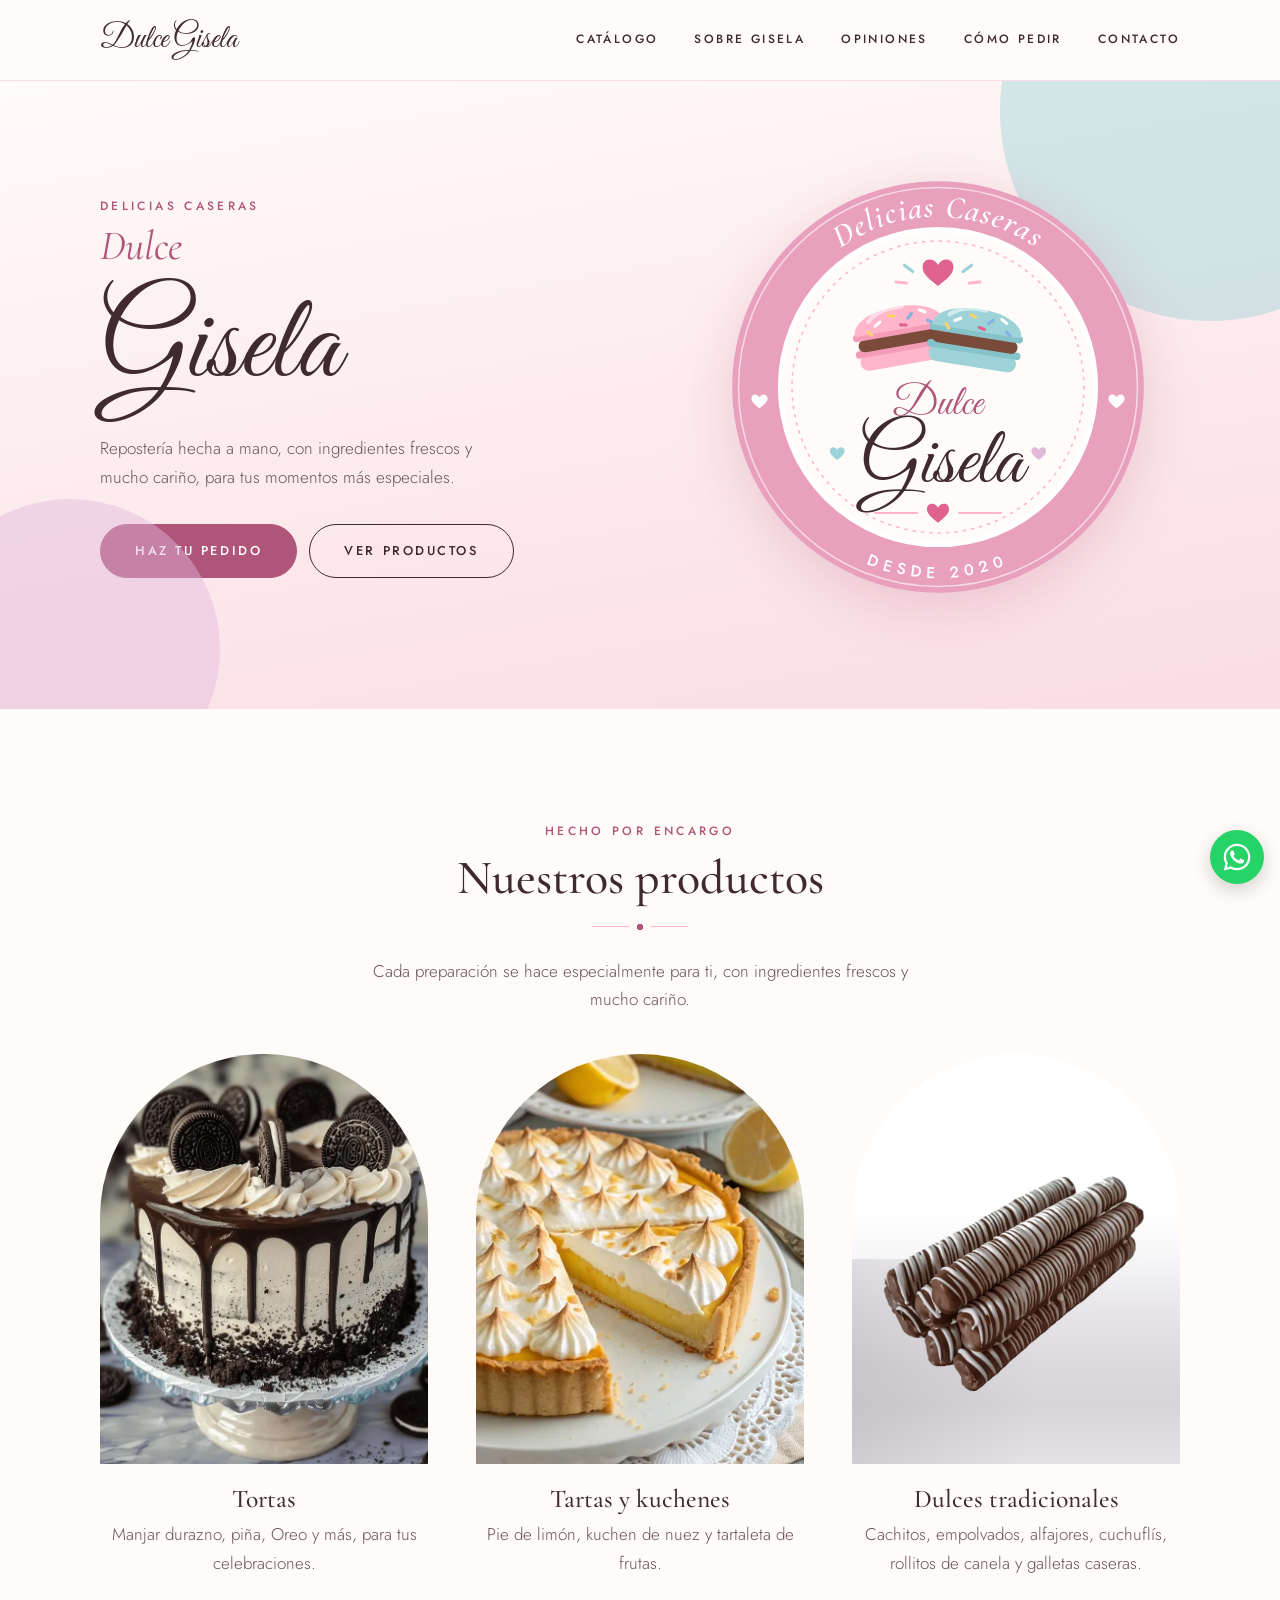
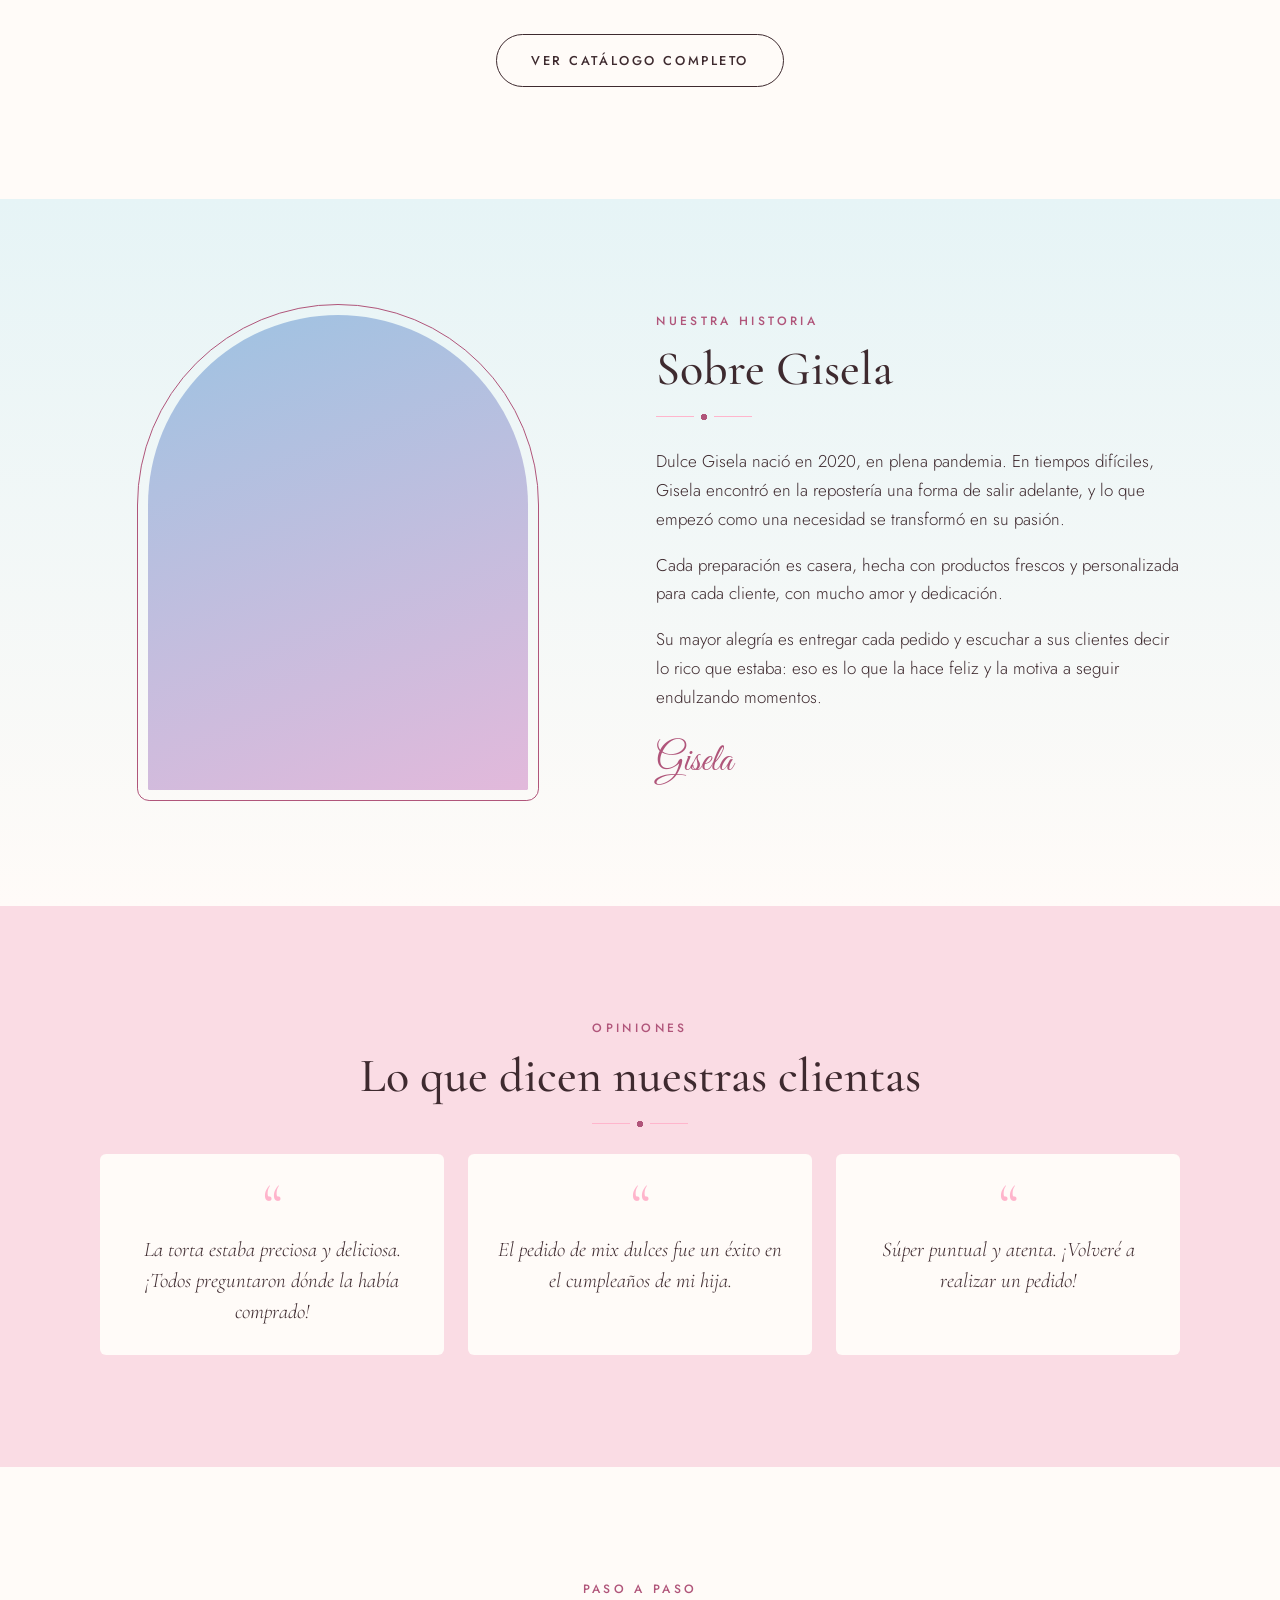
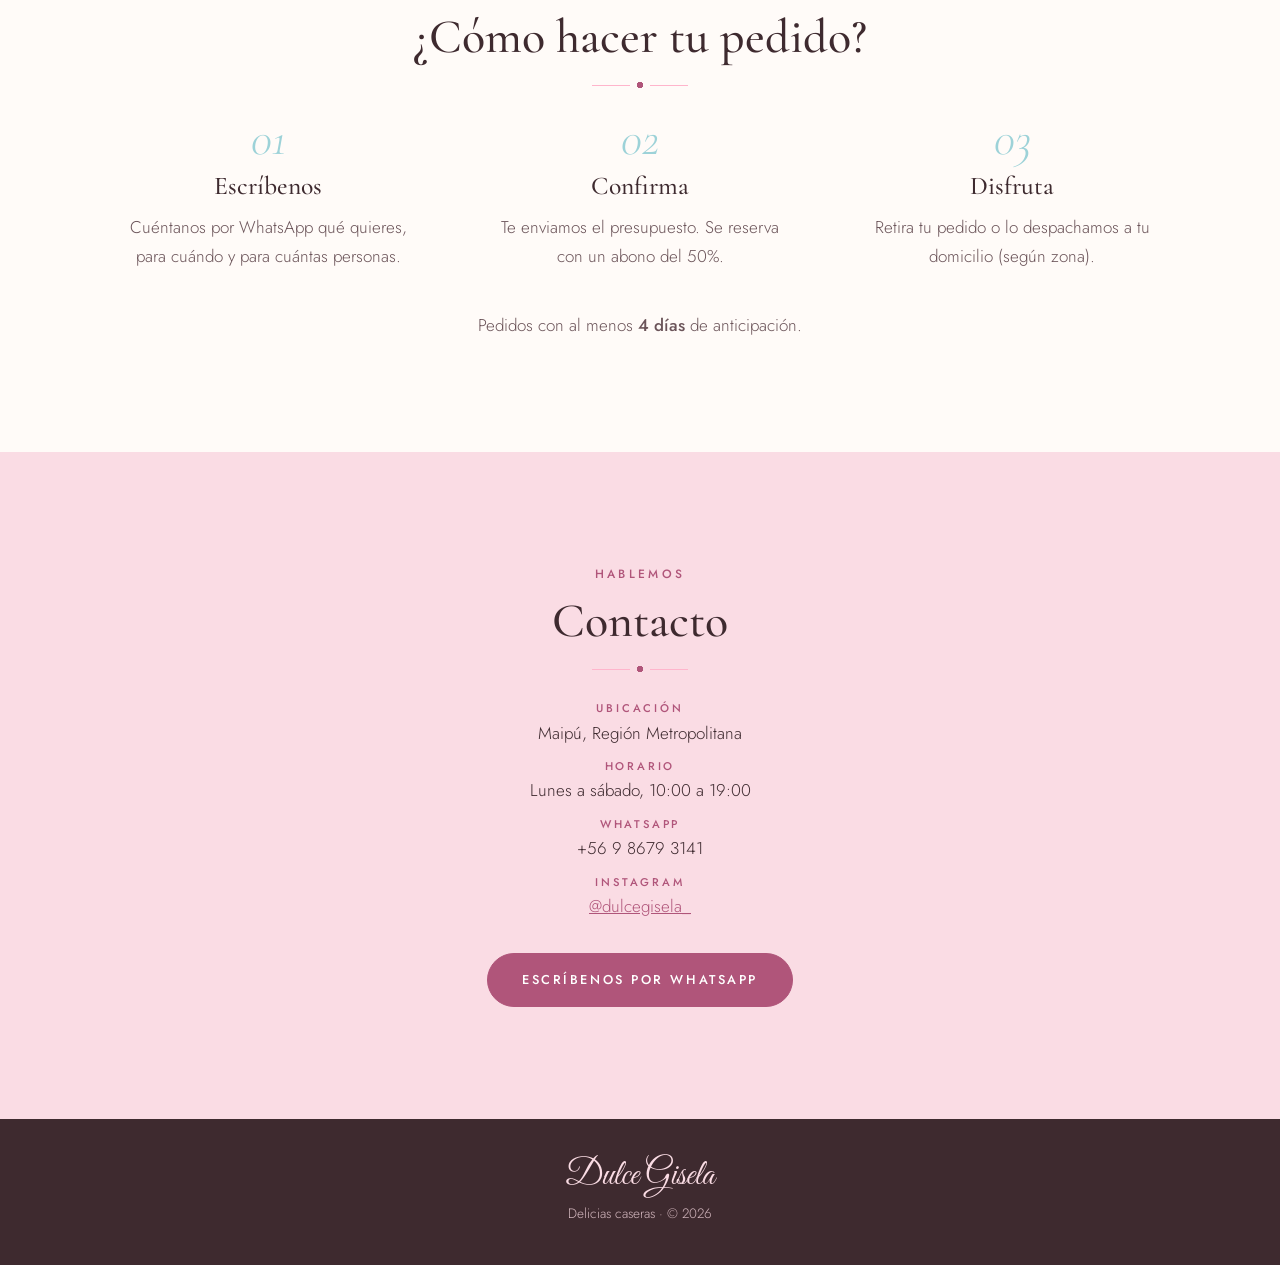
==== commit bf799827: "Agrega logo, ícono de pestaña y animaciones - Logo en SVG basado en el sticker, en la portada - Favi" ====
--- a/index.html
+++ b/index.html
@@ -19,9 +19,10 @@
   <!-- Tipografías -->
   <link rel="preconnect" href="https://fonts.googleapis.com">
   <link rel="preconnect" href="https://fonts.gstatic.com" crossorigin>
-  <link href="https://fonts.googleapis.com/css2?family=Cormorant+Garamond:ital,wght@0,400;0,500;1,400&family=Great+Vibes&family=Jost:wght@300;400;500&display=swap" rel="stylesheet">
-
-  <link rel="stylesheet" href="css/styles.css">
+  <link href="https://fonts.googleapis.com/css2?family=Cormorant+Garamond:ital,wght@0,400;0,500;1,400;1,600&family=Great+Vibes&family=Jost:wght@300;400;500&display=swap" rel="stylesheet">
+
+  <link rel="icon" href="img/favicon.svg" type="image/svg+xml">
+  <link rel="stylesheet" href="css/styles.css?v=2">
 </head>
 <body>
 
@@ -61,8 +62,98 @@
             <a class="boton boton--borde" href="#productos">Ver productos</a>
           </div>
         </div>
-        <!-- Cambia por: <img class="portada__foto" src="img/portada.webp" alt="Torta decorada de Dulce Gisela"> -->
-        <div class="portada__foto" role="img" aria-label="Foto destacada (pendiente)"></div>
+        <!-- Logo de Dulce Gisela (copia de img/logo.svg dentro de la página para que use las mismas letras) -->
+        <svg xmlns="http://www.w3.org/2000/svg" viewBox="0 0 400 400" class="portada__logo" role="img" aria-label="Logo Dulce Gisela, delicias caseras">
+          <style>
+            .arco-arriba { font-family: 'Cormorant Garamond', Georgia, serif; font-style: italic; font-weight: 600; font-size: 30px; letter-spacing: 1.5px; fill: #FFFFFF; }
+            .arco-abajo { font-family: 'Jost', sans-serif; font-weight: 500; font-size: 15px; letter-spacing: 5px; fill: #FFFFFF; }
+            .dulce { font-family: 'Great Vibes', cursive; font-size: 40px; fill: #B0557A; }
+            .gisela { font-family: 'Great Vibes', cursive; font-size: 78px; fill: #3E2A2F; }
+          </style>
+
+          <defs>
+            <!-- Recorridos curvos para los textos del anillo -->
+            <path id="arcoArriba" d="M 38,200 A 162,162 0 0 1 362,200" fill="none"/>
+            <path id="arcoAbajo" d="M 18,200 A 182,182 0 0 0 382,200" fill="none"/>
+
+            <!-- Corazón (centrado en 0,0) -->
+            <path id="corazon" d="M0,-4 C-3,-11 -14,-11 -14,-2 C-14,5 -6,10 0,15 C6,10 14,5 14,-2 C14,-11 3,-11 0,-4 Z"/>
+
+            <!-- Macaron (centrado en 0,0). Colores con variables por grupo -->
+            <g id="macaron">
+              <!-- tapa de abajo -->
+              <rect x="-42" y="13" width="84" height="16" rx="8" style="fill: var(--tapa)"/>
+              <rect x="-45" y="9" width="90" height="7" rx="3.5" style="fill: var(--pie)"/>
+              <!-- relleno -->
+              <rect x="-41" y="-1" width="82" height="12" rx="6" fill="#7A4A3A"/>
+              <!-- tapa de arriba -->
+              <rect x="-45" y="-7" width="90" height="7" rx="3.5" style="fill: var(--pie)"/>
+              <path d="M-43,-5 C-43,-34 43,-34 43,-5 Z" style="fill: var(--tapa)"/>
+              <!-- brillo -->
+              <path d="M-28,-17 C-20,-25 -6,-27 6,-26" stroke="#FFFFFF" stroke-opacity="0.55" stroke-width="4" stroke-linecap="round" fill="none"/>
+              <!-- chispitas -->
+              <g stroke-width="3" stroke-linecap="round">
+                <line x1="-22" y1="-12" x2="-17" y2="-15" stroke="#FFFFFF"/>
+                <line x1="-8" y1="-20" x2="-3" y2="-18" stroke="#F7D46B"/>
+                <line x1="10" y1="-14" x2="14" y2="-18" stroke="#7FB3E0"/>
+                <line x1="22" y1="-20" x2="27" y2="-17" stroke="#FFFFFF"/>
+                <line x1="-30" y1="-8" x2="-27" y2="-4" stroke="#F7D46B"/>
+                <line x1="2" y1="-9" x2="7" y2="-8" stroke="#E0628F"/>
+                <line x1="28" y1="-9" x2="32" y2="-6" stroke="#7FB3E0"/>
+                <line x1="-12" y1="-27" x2="-8" y2="-29" stroke="#FFFFFF"/>
+              </g>
+            </g>
+          </defs>
+
+          <!-- Anillo exterior rosado -->
+          <circle cx="200" cy="200" r="196" fill="#E8A0BC"/>
+          <circle cx="200" cy="200" r="190" fill="none" stroke="#FFFFFF" stroke-opacity="0.6" stroke-width="1.5"/>
+
+          <!-- Círculo interior -->
+          <circle cx="200" cy="200" r="150" fill="#FFFBF8" stroke="#FFFFFF" stroke-width="5"/>
+          <circle cx="200" cy="200" r="139" fill="none" stroke="#FFB5CC" stroke-width="1.5" stroke-dasharray="2 6" stroke-linecap="round"/>
+
+          <!-- Textos del anillo -->
+          <text class="arco-arriba"><textPath href="#arcoArriba" startOffset="50%" text-anchor="middle">Delicias Caseras</textPath></text>
+          <text class="arco-abajo"><textPath href="#arcoAbajo" startOffset="50%" text-anchor="middle">DESDE 2020</textPath></text>
+
+          <!-- Corazoncitos blancos en el anillo, a los lados -->
+          <use href="#corazon" transform="translate(30,212) scale(0.55)" fill="#FFFFFF"/>
+          <use href="#corazon" transform="translate(370,212) scale(0.55)" fill="#FFFFFF"/>
+
+          <!-- Corazón principal -->
+          <use href="#corazon" transform="translate(200,88) scale(1.05)" fill="#E0628F"/>
+          <!-- Rayitas decorativas junto al corazón -->
+          <g stroke="#9DD2D8" stroke-width="3" stroke-linecap="round">
+            <line x1="168" y1="84" x2="176" y2="90"/>
+            <line x1="232" y1="84" x2="224" y2="90"/>
+          </g>
+          <g stroke="#FFB5CC" stroke-width="3" stroke-linecap="round">
+            <line x1="160" y1="100" x2="170" y2="101"/>
+            <line x1="240" y1="100" x2="230" y2="101"/>
+          </g>
+
+          <!-- Macarons -->
+          <g transform="translate(164,150) rotate(-10)" style="--tapa:#FFB5CC; --pie:#F49BB8">
+            <use href="#macaron"/>
+          </g>
+          <g transform="translate(236,152) rotate(9)" style="--tapa:#9DD2D8; --pie:#86C2CA">
+            <use href="#macaron"/>
+          </g>
+
+          <!-- Nombre -->
+          <text class="dulce" x="200" y="226" text-anchor="middle">Dulce</text>
+          <text class="gisela" x="203" y="290" text-anchor="middle">Gisela</text>
+
+          <!-- Corazoncitos inferiores -->
+          <use href="#corazon" transform="translate(200,318) scale(0.75)" fill="#E0628F"/>
+          <g stroke="#FFB5CC" stroke-width="2" stroke-linecap="round">
+            <line x1="140" y1="320" x2="180" y2="320"/>
+            <line x1="220" y1="320" x2="260" y2="320"/>
+          </g>
+          <use href="#corazon" transform="translate(104,262) scale(0.5)" fill="#9DD2D8"/>
+          <use href="#corazon" transform="translate(296,262) scale(0.5)" fill="#E2B9DB"/>
+        </svg>
       </div>
     </section>
 
@@ -189,6 +280,6 @@
     <svg viewBox="0 0 24 24" aria-hidden="true"><path d="M17.47 14.38c-.3-.15-1.75-.86-2.02-.96-.27-.1-.47-.15-.67.15-.2.3-.77.96-.94 1.16-.17.2-.35.22-.64.07-.3-.15-1.26-.46-2.39-1.47-.88-.79-1.48-1.76-1.65-2.06-.17-.3-.02-.46.13-.6.13-.13.3-.35.45-.52.15-.17.2-.3.3-.5.1-.2.05-.37-.02-.52-.07-.15-.67-1.61-.92-2.2-.24-.58-.49-.5-.67-.51h-.57c-.2 0-.52.07-.79.37-.27.3-1.04 1.02-1.04 2.48s1.07 2.88 1.21 3.08c.15.2 2.1 3.2 5.08 4.49.71.31 1.26.49 1.69.63.71.22 1.36.19 1.87.12.57-.09 1.75-.72 2-1.41.25-.69.25-1.29.17-1.41-.07-.12-.27-.2-.57-.35zM12.04 21.5h-.01a9.45 9.45 0 0 1-4.82-1.32l-.35-.21-3.58.94.96-3.49-.23-.36a9.43 9.43 0 0 1-1.45-5.03c0-5.22 4.25-9.47 9.48-9.47 2.53 0 4.91.99 6.7 2.78a9.42 9.42 0 0 1 2.77 6.7c0 5.23-4.25 9.46-9.47 9.46zm8.06-17.53A11.32 11.32 0 0 0 12.04.63C5.76.63.65 5.74.65 12.02c0 2 .52 3.96 1.52 5.69L.55 23.6l6.04-1.58a11.37 11.37 0 0 0 5.44 1.39h.01c6.28 0 11.39-5.11 11.39-11.39 0-3.04-1.18-5.9-3.33-8.05z"/></svg>
   </a>
 
-  <script src="js/main.js"></script>
+  <script src="js/main.js?v=2"></script>
 </body>
 </html>
--- a/css/styles.css
+++ b/css/styles.css
@@ -310,18 +310,21 @@
   align-items: center;
 }
 
-/* Foto en forma de arco (por ahora un degradado) */
-.portada__foto {
-  width: 78%;
+/* Logo en la portada */
+.portada__logo {
+  display: block;
+  width: 82%;
   max-width: 340px;
-  aspect-ratio: 4 / 5;
+  height: auto;
   margin: 0 auto;
-  border-radius: var(--arco);
-  object-fit: cover;
-  background: linear-gradient(160deg, var(--rosa-200), var(--malva) 60%, var(--celeste));
-  outline: 1px solid var(--rosa-200);
-  outline-offset: 10px;
-}
+  filter: drop-shadow(0 14px 28px rgba(176, 85, 122, 0.22));
+}
+
+/* Letras del logo (usa las mismas tipografías de la página) */
+.portada__logo .arco-arriba { font-family: var(--fuente-titulos); font-style: italic; font-weight: 600; font-size: 30px; letter-spacing: 1.5px; fill: #FFFFFF; }
+.portada__logo .arco-abajo { font-family: var(--fuente-texto); font-weight: 500; font-size: 15px; letter-spacing: 5px; fill: #FFFFFF; }
+.portada__logo .dulce { font-family: var(--fuente-logo); font-size: 40px; fill: #B0557A; }
+.portada__logo .gisela { font-family: var(--fuente-logo); font-size: 78px; fill: #3E2A2F; }
 
 /* ---------- 6. Productos ---------- */
 .productos {
@@ -766,9 +769,9 @@
     justify-content: flex-start;
   }
 
-  .portada__foto {
+  .portada__logo {
     width: 100%;
-    max-width: 400px;
+    max-width: 420px;
   }
 
   .productos {
@@ -802,3 +805,94 @@
     grid-template-columns: repeat(3, 1fr);
   }
 }
+
+/* =========================================================
+   Animaciones
+   ========================================================= */
+
+/* --- Portada: el texto aparece de a poco al abrir la página --- */
+@keyframes aparecer-subiendo {
+  from { opacity: 0; transform: translateY(24px); }
+  to   { opacity: 1; transform: none; }
+}
+
+@keyframes aparecer-logo {
+  from { opacity: 0; transform: scale(0.85) rotate(-6deg); }
+  to   { opacity: 1; transform: none; }
+}
+
+@keyframes flotar {
+  0%, 100% { transform: translateY(0); }
+  50%      { transform: translateY(-10px); }
+}
+
+@keyframes derivar {
+  0%, 100% { transform: translate(0, 0); }
+  50%      { transform: translate(-18px, 14px); }
+}
+
+.portada__texto > * {
+  animation: aparecer-subiendo 0.9s cubic-bezier(0.2, 0.7, 0.2, 1) both;
+}
+.portada__texto > :nth-child(1) { animation-delay: 0.1s; }
+.portada__texto > :nth-child(2) { animation-delay: 0.25s; }
+.portada__texto > :nth-child(3) { animation-delay: 0.45s; }
+.portada__texto > :nth-child(4) { animation-delay: 0.6s; }
+
+/* El logo entra girando un poquito y después flota suave */
+.portada__logo {
+  animation:
+    aparecer-logo 1.1s cubic-bezier(0.2, 0.7, 0.2, 1) 0.3s both,
+    flotar 6s ease-in-out 1.6s infinite;
+}
+
+/* Los círculos de fondo se mueven muy lento */
+.portada::before { animation: derivar 14s ease-in-out infinite; }
+.portada::after  { animation: derivar 18s ease-in-out infinite reverse; }
+
+/* --- Elementos que aparecen al ir bajando (los marca js/main.js) --- */
+.revelar {
+  opacity: 0;
+  transform: translateY(28px);
+  transition:
+    opacity 0.8s ease,
+    transform 0.8s cubic-bezier(0.2, 0.7, 0.2, 1);
+  transition-delay: var(--retraso, 0s);
+}
+
+.revelar.visible {
+  opacity: 1;
+  transform: none;
+}
+
+/* --- Fotos de productos: zoom suave al pasar el mouse --- */
+.producto__marco .producto__foto {
+  transition: transform 0.7s cubic-bezier(0.2, 0.7, 0.2, 1);
+}
+
+@media (hover: hover) {
+  .producto:hover .producto__marco .producto__foto {
+    transform: scale(1.06);
+  }
+}
+
+/* Si la persona tiene activado "reducir movimiento" en su equipo,
+   se desactivan las animaciones (accesibilidad) */
+@media (prefers-reduced-motion: reduce) {
+  .portada__texto > *,
+  .portada__logo,
+  .portada::before,
+  .portada::after {
+    animation: none;
+  }
+
+  .revelar {
+    opacity: 1;
+    transform: none;
+    transition: none;
+  }
+
+  .producto__marco .producto__foto {
+    transition: none;
+  }
+}
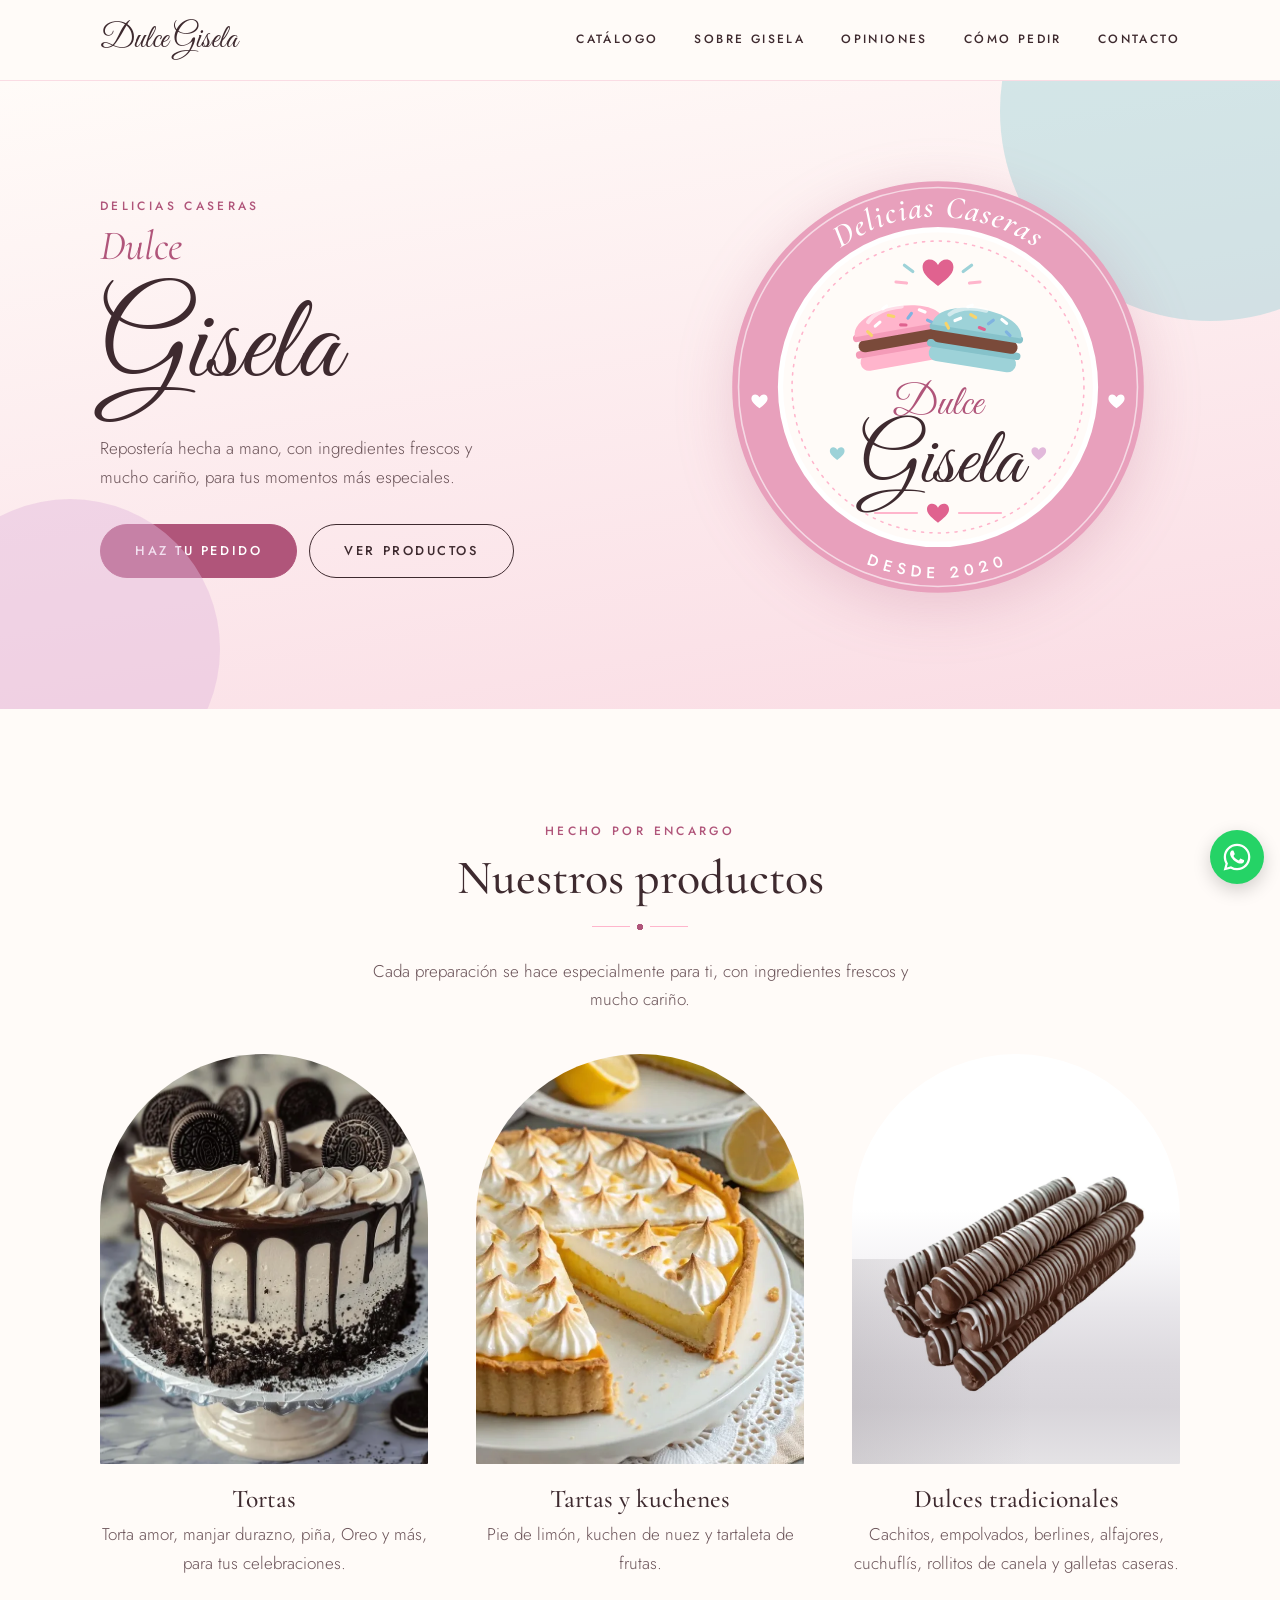
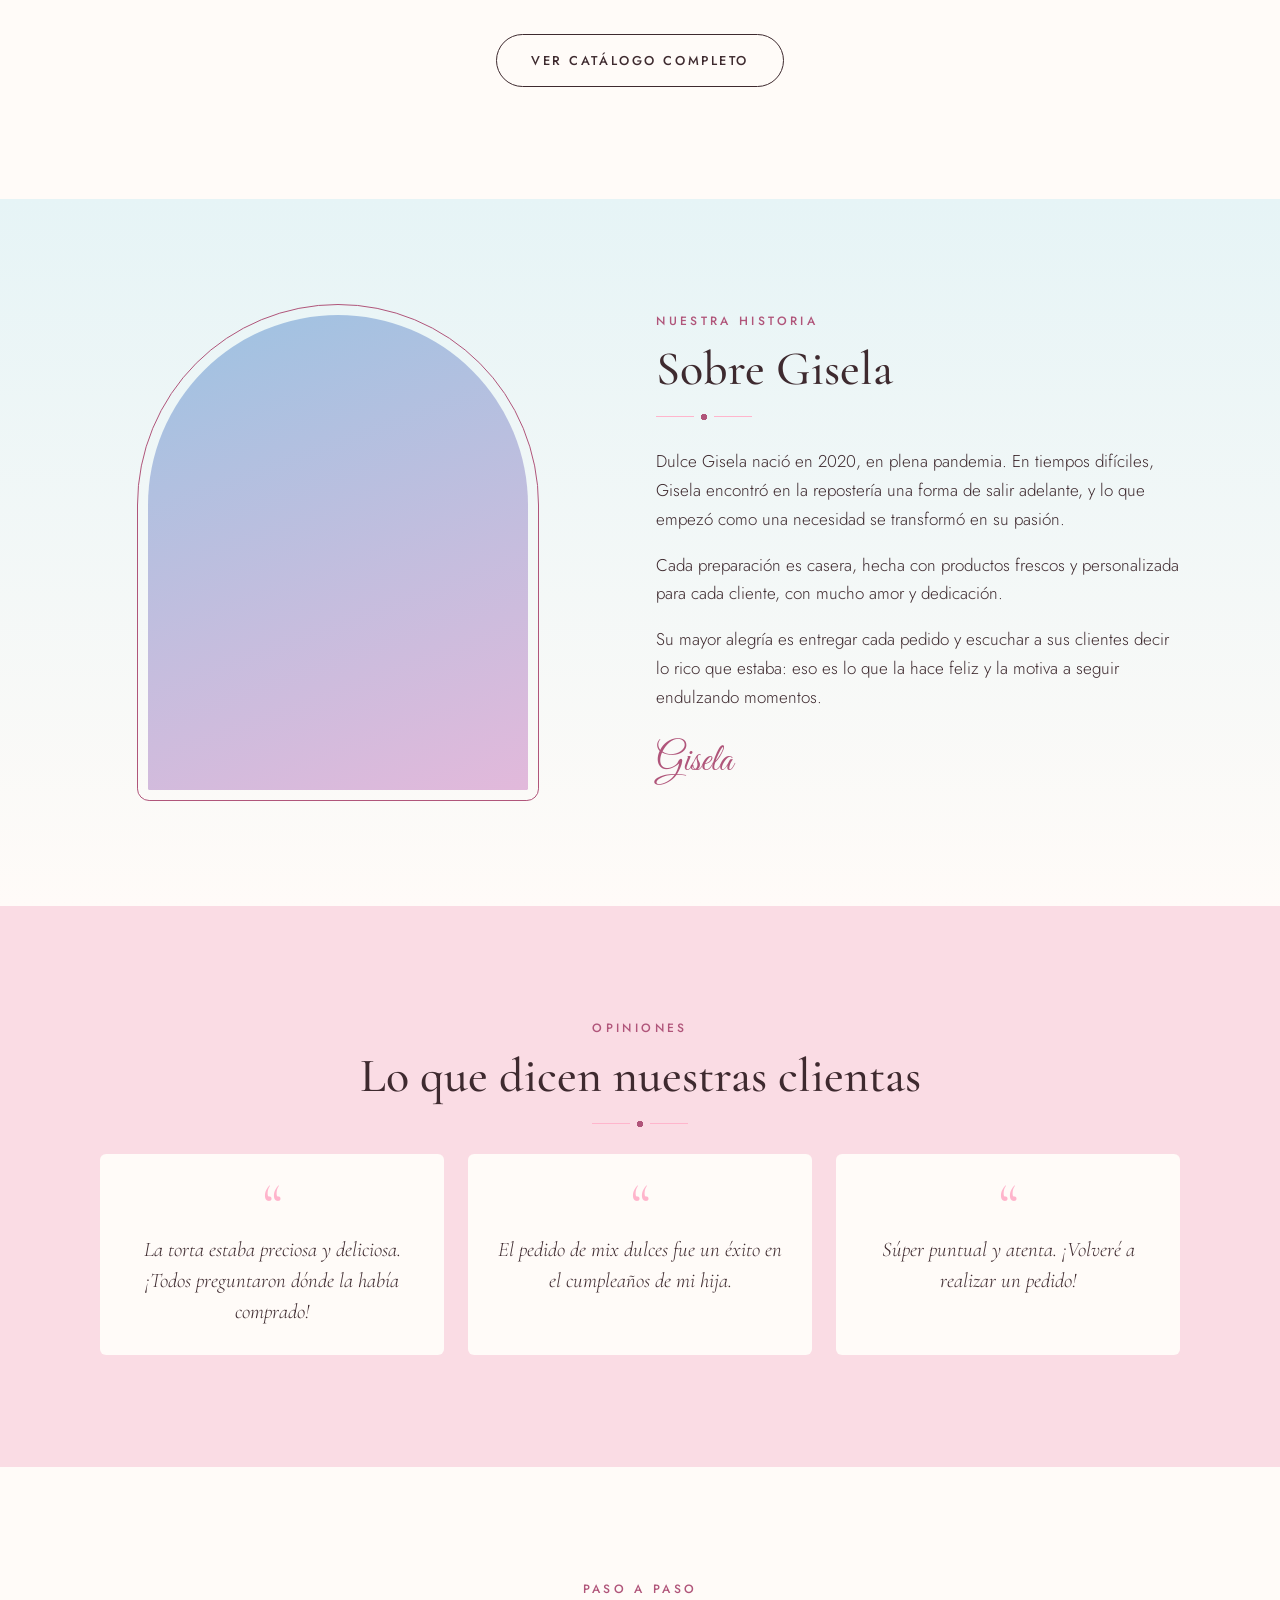
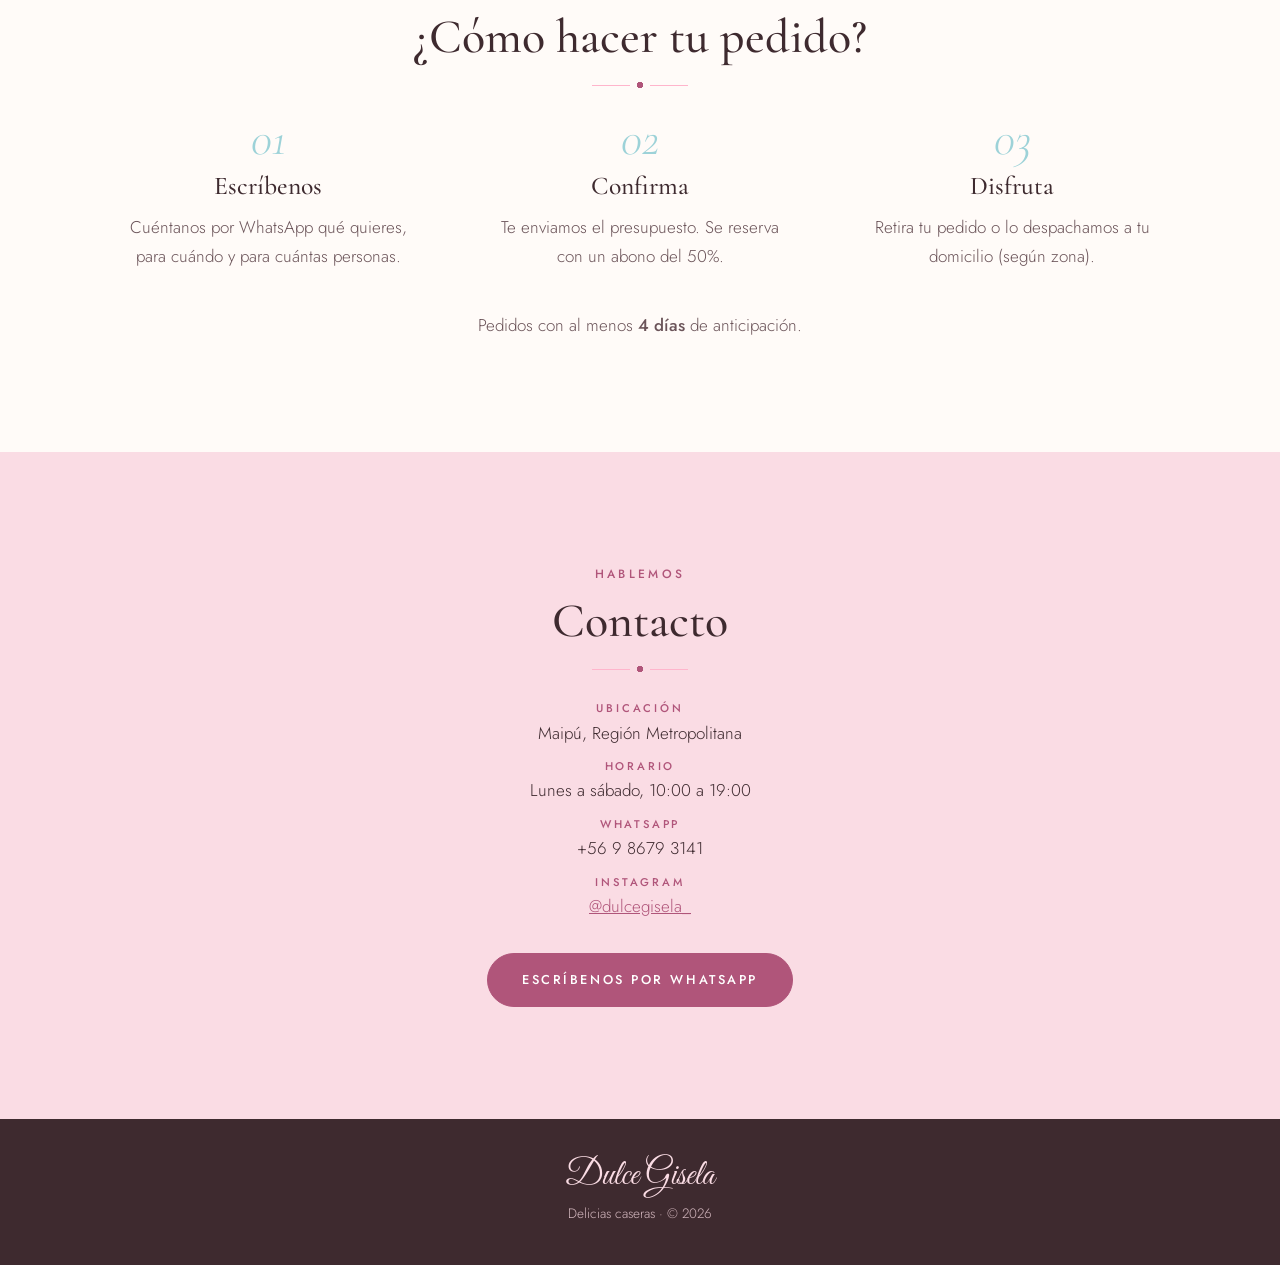
==== commit ca849aac: "Agrega productos nuevos y actualiza precios - Torta amor, galletas de mantequilla, berlines y alfajo" ====
--- a/index.html
+++ b/index.html
@@ -6,7 +6,7 @@
 
   <!-- SEO: esto es lo que Google muestra en los resultados. -->
   <title>Dulce Gisela | Repostería casera en Maipú</title>
-  <meta name="description" content="Repostería casera en Maipú, Región Metropolitana. Tortas, kuchenes, galletas, cachitos, empolvados y alfajores, con productos frescos, personalizados y hechos con amor. Pedidos por WhatsApp.">
+  <meta name="description" content="Repostería casera en Maipú, Región Metropolitana. Tortas, kuchenes, galletas, berlines, cachitos, empolvados y alfajores, con productos frescos, personalizados y hechos con amor. Pedidos por WhatsApp.">
   <meta name="keywords" content="repostería Maipú, tortas Maipú, kuchen Maipú, cachitos, empolvados, alfajores, repostería casera Santiago">
   <meta name="theme-color" content="#FADCE4">
 
@@ -14,7 +14,43 @@
   <meta property="og:title" content="Dulce Gisela | Delicias caseras">
   <meta property="og:description" content="Tortas, galletas y dulces caseros hechos con amor. ¡Haz tu pedido!">
   <meta property="og:type" content="website">
-  <!-- <meta property="og:image" content="img/portada.jpg"> -->
+  <meta property="og:url" content="https://dulcegisela.cl/">
+  <meta property="og:image" content="https://dulcegisela.cl/img/compartir.jpg">
+  <meta property="og:locale" content="es_CL">
+
+  <!-- Dirección oficial de esta página (para Google) -->
+  <link rel="canonical" href="https://dulcegisela.cl/">
+
+  <!-- Datos del negocio para Google (nombre, rubro, comuna, contacto) -->
+  <script type="application/ld+json">
+  {
+    "@context": "https://schema.org",
+    "@type": "Bakery",
+    "name": "Dulce Gisela",
+    "alternateName": "Dulce Gisela Delicias Caseras",
+    "description": "Repostería casera en Maipú: tortas, kuchenes, galletas, cachitos, empolvados y alfajores, con productos frescos y personalizados.",
+    "url": "https://dulcegisela.cl/",
+    "logo": "https://dulcegisela.cl/img/logo.svg",
+    "image": "https://dulcegisela.cl/img/compartir.jpg",
+    "telephone": "+56986793141",
+    "priceRange": "$",
+    "foundingDate": "2020",
+    "address": {
+      "@type": "PostalAddress",
+      "addressLocality": "Maipú",
+      "addressRegion": "Región Metropolitana",
+      "addressCountry": "CL"
+    },
+    "areaServed": "Maipú, Región Metropolitana",
+    "openingHoursSpecification": {
+      "@type": "OpeningHoursSpecification",
+      "dayOfWeek": ["Monday", "Tuesday", "Wednesday", "Thursday", "Friday", "Saturday"],
+      "opens": "10:00",
+      "closes": "19:00"
+    },
+    "sameAs": ["https://instagram.com/dulcegisela_"]
+  }
+  </script>
 
   <!-- Tipografías -->
   <link rel="preconnect" href="https://fonts.googleapis.com">
@@ -170,7 +206,7 @@
           <article class="producto">
             <div class="producto__marco"><img class="producto__foto" src="img/torta-oreo.webp" alt="Torta de Oreo" loading="lazy"></div>
             <h3>Tortas</h3>
-            <p>Manjar durazno, piña, Oreo y más, para tus celebraciones.</p>
+            <p>Torta amor, manjar durazno, piña, Oreo y más, para tus celebraciones.</p>
           </article>
 
           <article class="producto">
@@ -182,7 +218,7 @@
           <article class="producto">
             <div class="producto__marco"><img class="producto__foto producto__foto--contener" src="img/cuchuflis.webp" alt="Cuchuflís bañados en chocolate" loading="lazy"></div>
             <h3>Dulces tradicionales</h3>
-            <p>Cachitos, empolvados, alfajores, cuchuflís, rollitos de canela y galletas caseras.</p>
+            <p>Cachitos, empolvados, berlines, alfajores, cuchuflís, rollitos de canela y galletas caseras.</p>
           </article>
         </div>
 
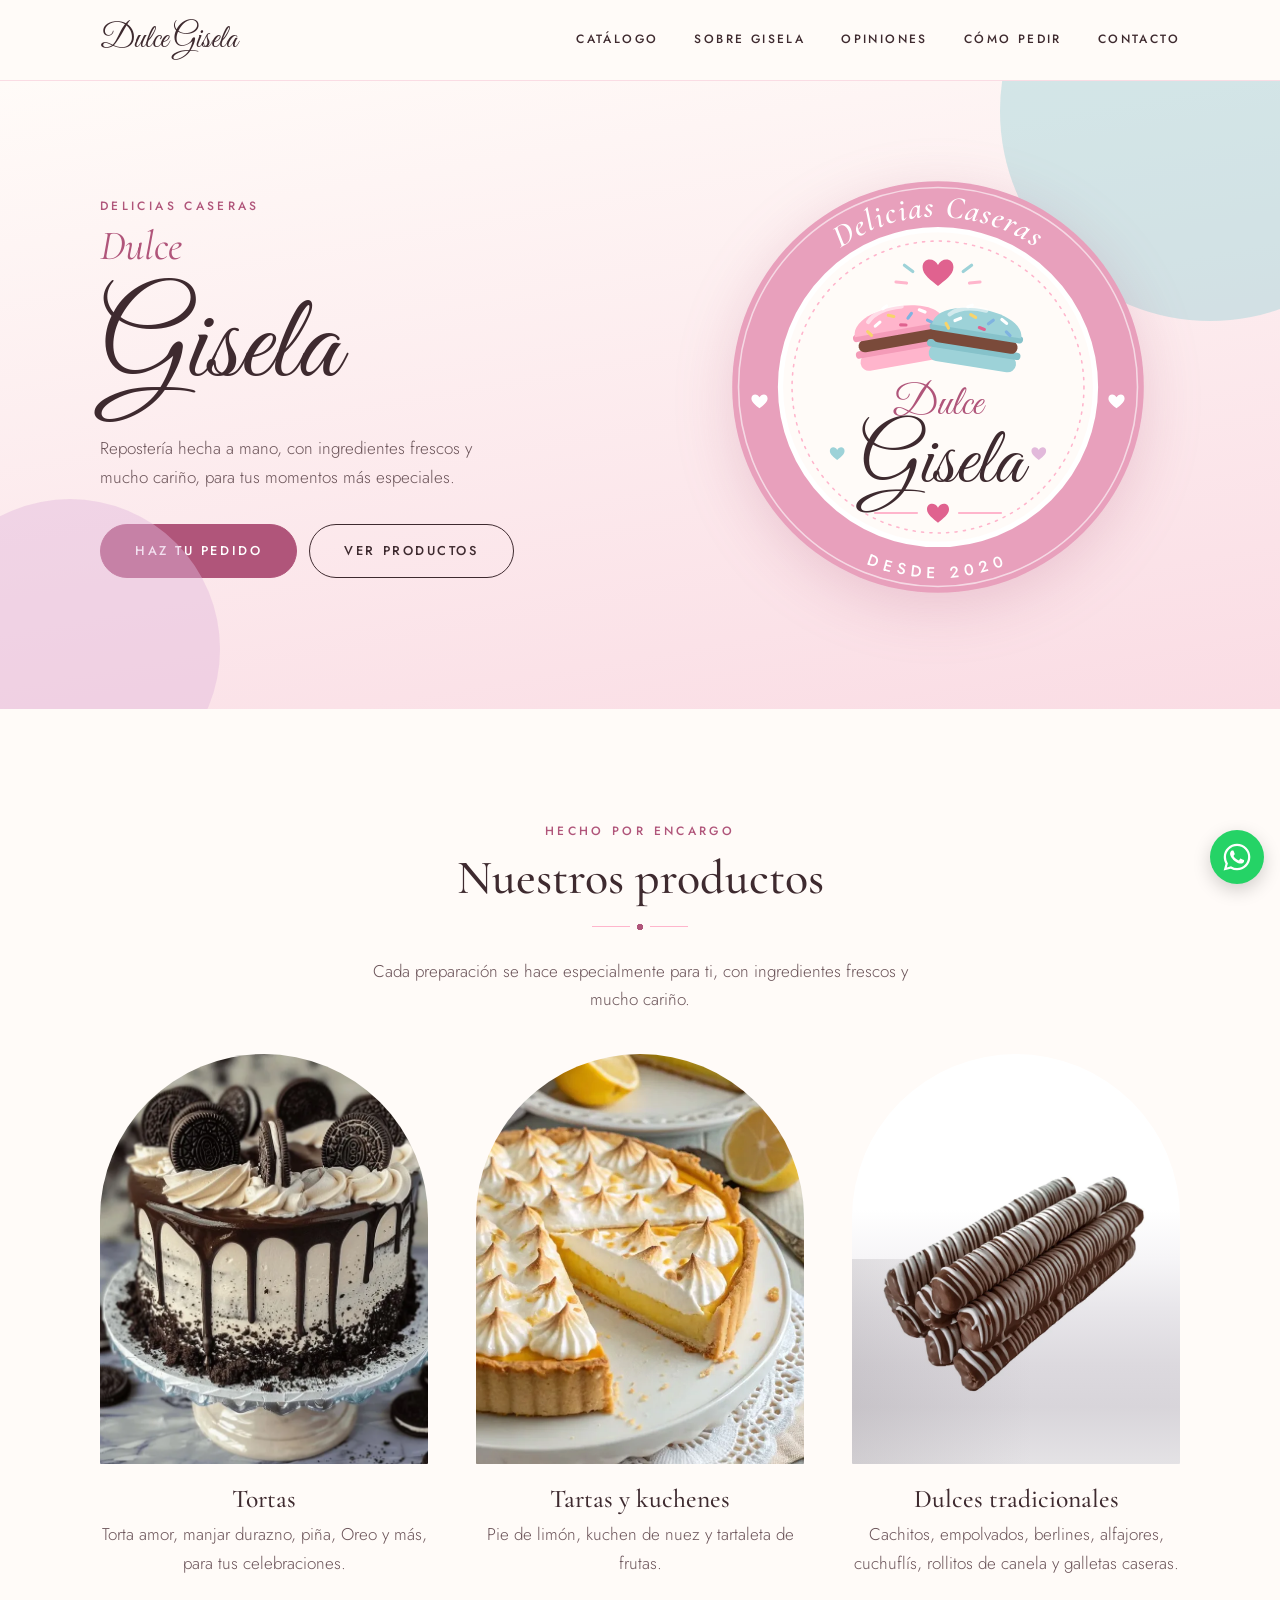
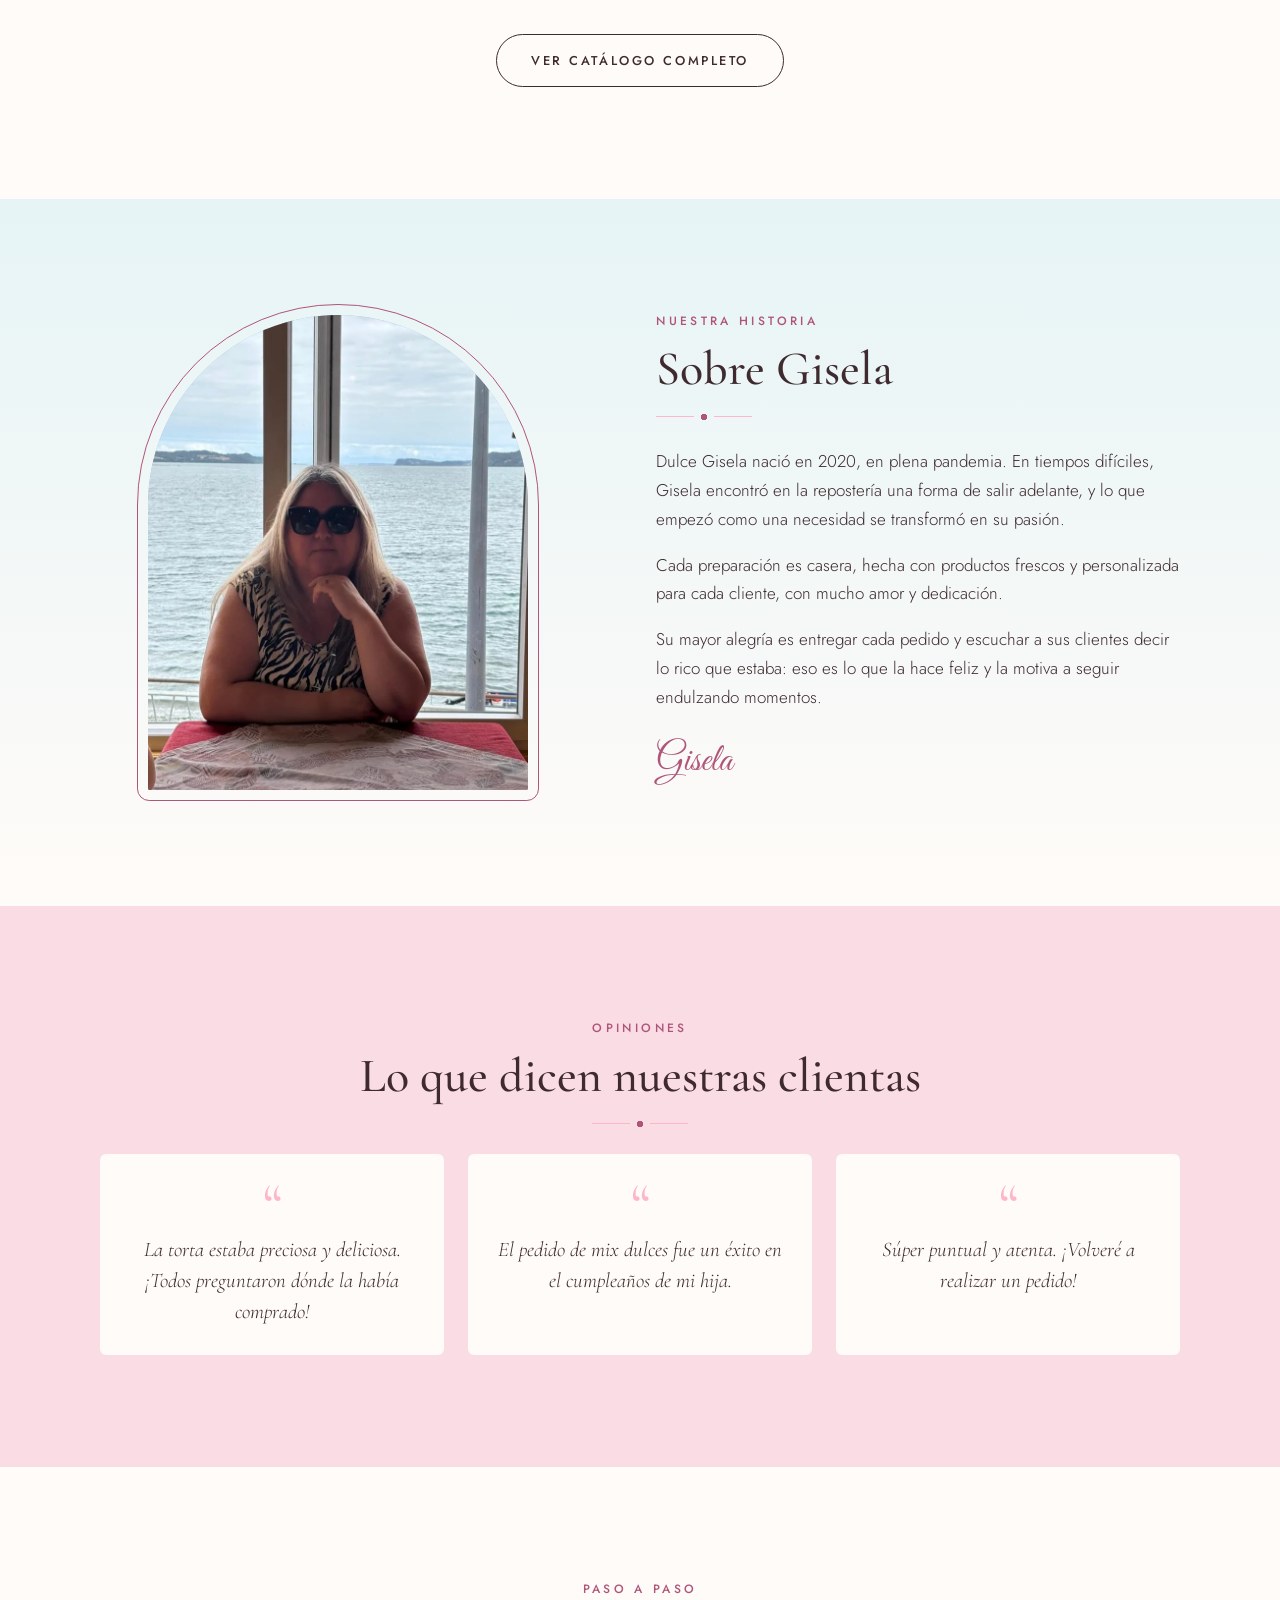
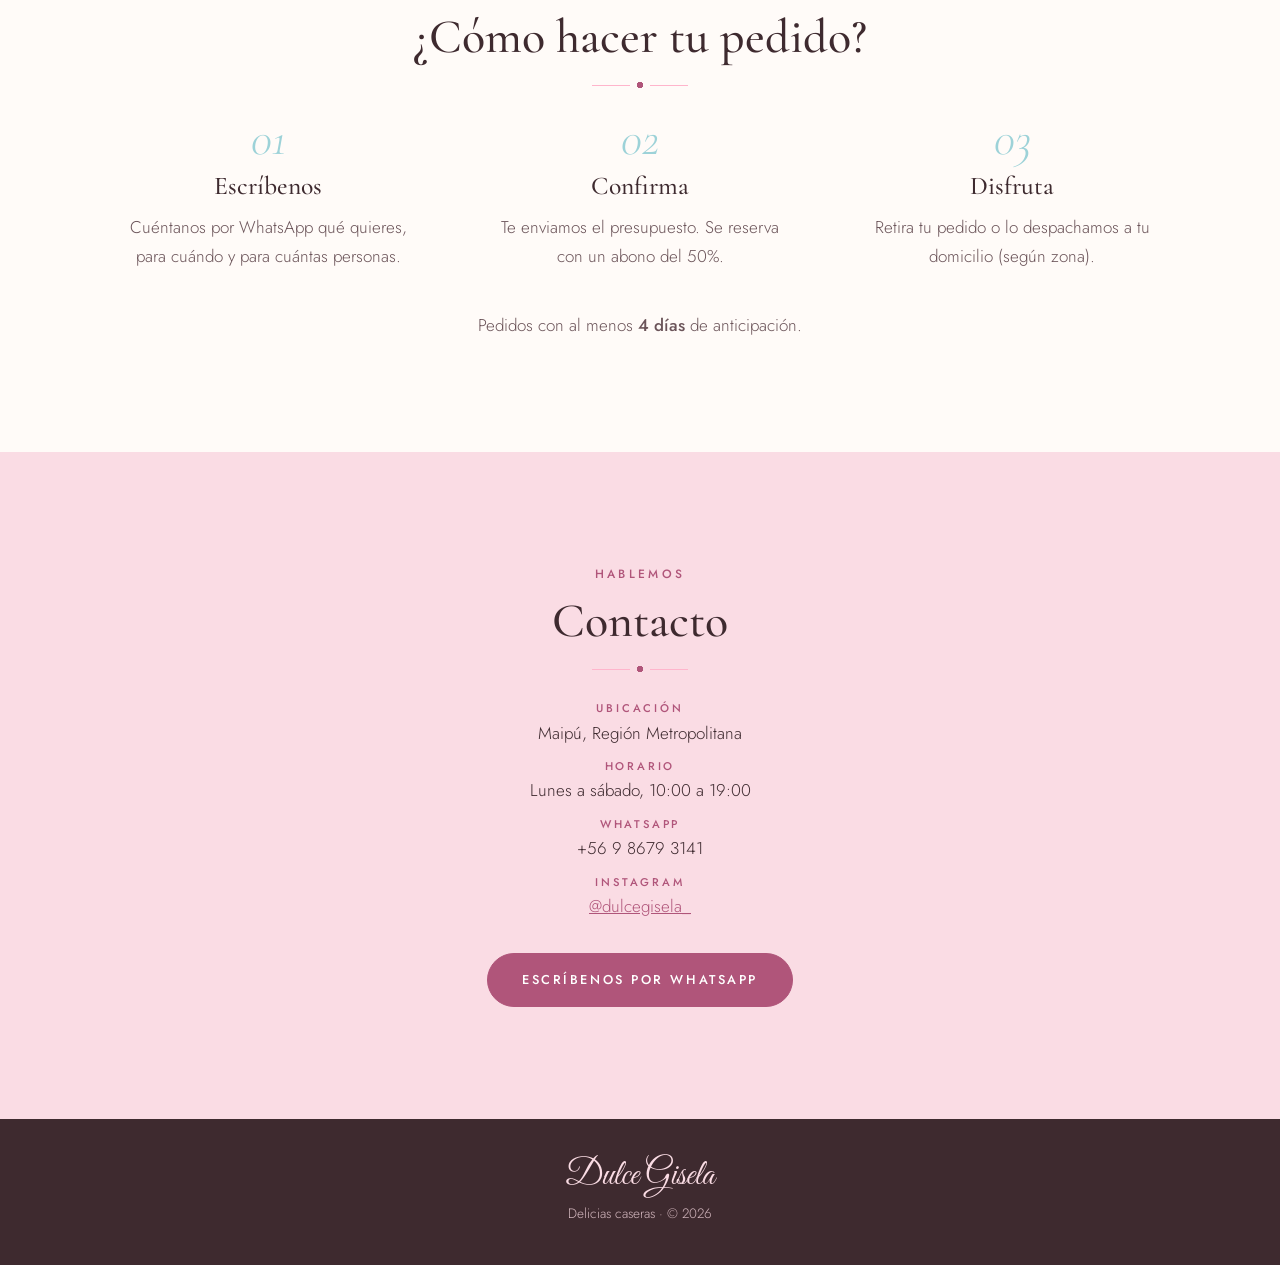
==== commit 293d638b: "Agrega foto de Gisela, 8 fotos de productos y mensajes con emojis - Foto de Gisela en la sección "So" ====
--- a/index.html
+++ b/index.html
@@ -58,7 +58,7 @@
   <link href="https://fonts.googleapis.com/css2?family=Cormorant+Garamond:ital,wght@0,400;0,500;1,400;1,600&family=Great+Vibes&family=Jost:wght@300;400;500&display=swap" rel="stylesheet">
 
   <link rel="icon" href="img/favicon.svg" type="image/svg+xml">
-  <link rel="stylesheet" href="css/styles.css?v=2">
+  <link rel="stylesheet" href="css/styles.css?v=3">
 </head>
 <body>
 
@@ -94,7 +94,7 @@
           </h1>
           <p>Repostería hecha a mano, con ingredientes frescos y mucho cariño, para tus momentos más especiales.</p>
           <div class="portada__botones">
-            <a class="boton" href="https://wa.me/56986793141?text=Hola%20Gisela%2C%20quiero%20hacer%20un%20pedido" target="_blank" rel="noopener">Haz tu pedido</a>
+            <a class="boton" href="https://wa.me/56986793141?text=%C2%A1Hola%20Gisela%21%20%F0%9F%91%8B%20Quiero%20hacer%20un%20pedido%20%F0%9F%A7%81" target="_blank" rel="noopener">Haz tu pedido</a>
             <a class="boton boton--borde" href="#productos">Ver productos</a>
           </div>
         </div>
@@ -231,8 +231,7 @@
     <!-- ========== SOBRE GISELA ========== -->
     <section class="seccion seccion--turquesa" id="sobre">
       <div class="contenedor sobre">
-        <!-- Cambia por: <img class="sobre__foto" src="img/gisela.webp" alt="Gisela en su cocina"> -->
-        <div class="sobre__foto" role="img" aria-label="Foto de Gisela (pendiente)"></div>
+        <img class="sobre__foto" style="object-position: center 35%;" src="img/gisela.webp" alt="Gisela, creadora de Dulce Gisela" loading="lazy">
         <div>
           <span class="etiqueta">Nuestra historia</span>
           <h2>Sobre Gisela</h2>
@@ -297,7 +296,7 @@
           <li><span>WhatsApp</span>+56 9 8679 3141</li>
           <li><span>Instagram</span><a href="https://instagram.com/dulcegisela_" target="_blank" rel="noopener">@dulcegisela_</a></li>
         </ul>
-        <a class="boton" href="https://wa.me/56986793141?text=Hola%20Gisela%2C%20quiero%20hacer%20un%20pedido" target="_blank" rel="noopener">Escríbenos por WhatsApp</a>
+        <a class="boton" href="https://wa.me/56986793141?text=%C2%A1Hola%20Gisela%21%20%F0%9F%91%8B%20Quiero%20hacer%20un%20pedido%20%F0%9F%A7%81" target="_blank" rel="noopener">Escríbenos por WhatsApp</a>
       </div>
     </section>
 
@@ -312,10 +311,10 @@
   </footer>
 
   <!-- Botón flotante de WhatsApp (siempre visible) -->
-  <a class="whatsapp-flotante" href="https://wa.me/56986793141?text=Hola%20Gisela%2C%20quiero%20hacer%20un%20pedido" target="_blank" rel="noopener" aria-label="Escribir por WhatsApp">
+  <a class="whatsapp-flotante" href="https://wa.me/56986793141?text=%C2%A1Hola%20Gisela%21%20%F0%9F%91%8B%20Quiero%20hacer%20un%20pedido%20%F0%9F%A7%81" target="_blank" rel="noopener" aria-label="Escribir por WhatsApp">
     <svg viewBox="0 0 24 24" aria-hidden="true"><path d="M17.47 14.38c-.3-.15-1.75-.86-2.02-.96-.27-.1-.47-.15-.67.15-.2.3-.77.96-.94 1.16-.17.2-.35.22-.64.07-.3-.15-1.26-.46-2.39-1.47-.88-.79-1.48-1.76-1.65-2.06-.17-.3-.02-.46.13-.6.13-.13.3-.35.45-.52.15-.17.2-.3.3-.5.1-.2.05-.37-.02-.52-.07-.15-.67-1.61-.92-2.2-.24-.58-.49-.5-.67-.51h-.57c-.2 0-.52.07-.79.37-.27.3-1.04 1.02-1.04 2.48s1.07 2.88 1.21 3.08c.15.2 2.1 3.2 5.08 4.49.71.31 1.26.49 1.69.63.71.22 1.36.19 1.87.12.57-.09 1.75-.72 2-1.41.25-.69.25-1.29.17-1.41-.07-.12-.27-.2-.57-.35zM12.04 21.5h-.01a9.45 9.45 0 0 1-4.82-1.32l-.35-.21-3.58.94.96-3.49-.23-.36a9.43 9.43 0 0 1-1.45-5.03c0-5.22 4.25-9.47 9.48-9.47 2.53 0 4.91.99 6.7 2.78a9.42 9.42 0 0 1 2.77 6.7c0 5.23-4.25 9.46-9.47 9.46zm8.06-17.53A11.32 11.32 0 0 0 12.04.63C5.76.63.65 5.74.65 12.02c0 2 .52 3.96 1.52 5.69L.55 23.6l6.04-1.58a11.37 11.37 0 0 0 5.44 1.39h.01c6.28 0 11.39-5.11 11.39-11.39 0-3.04-1.18-5.9-3.33-8.05z"/></svg>
   </a>
 
-  <script src="js/main.js?v=2"></script>
+  <script src="js/main.js?v=4"></script>
 </body>
 </html>
--- a/css/styles.css
+++ b/css/styles.css
@@ -896,3 +896,62 @@
     transition: none;
   }
 }
+
+/* ---------- Buscador del catálogo ---------- */
+.buscador {
+  position: relative;
+  max-width: 460px;
+  margin: 0 auto 20px;
+}
+
+.buscador__icono {
+  position: absolute;
+  left: 20px;
+  top: 50%;
+  width: 18px;
+  height: 18px;
+  transform: translateY(-50%);
+  fill: none;
+  stroke: var(--rosa-profundo);
+  stroke-width: 2;
+  stroke-linecap: round;
+  pointer-events: none;
+}
+
+.buscador__campo {
+  width: 100%;
+  padding: 14px 22px 14px 50px;
+  border: 1px solid var(--rosa-200);
+  border-radius: 999px;
+  background: #FFFFFF;
+  font-family: var(--fuente-texto);
+  font-size: 1rem; /* 16px o más evita que el celular haga zoom al escribir */
+  font-weight: 300;
+  color: var(--chocolate);
+  transition: border-color 0.25s, box-shadow 0.25s;
+}
+
+.buscador__campo::placeholder {
+  color: var(--chocolate-suave);
+  opacity: 0.7;
+}
+
+.buscador__campo:focus {
+  outline: none;
+  border-color: var(--rosa-profundo);
+  box-shadow: 0 0 0 4px var(--rosa-50);
+}
+
+.sin-resultados {
+  text-align: center;
+  font-family: var(--fuente-titulos);
+  font-style: italic;
+  font-size: 1.35rem;
+  line-height: 1.6;
+  color: var(--chocolate-suave);
+  margin: 8px auto 0;
+}
+
+.sin-resultados[hidden] {
+  display: none;
+}
